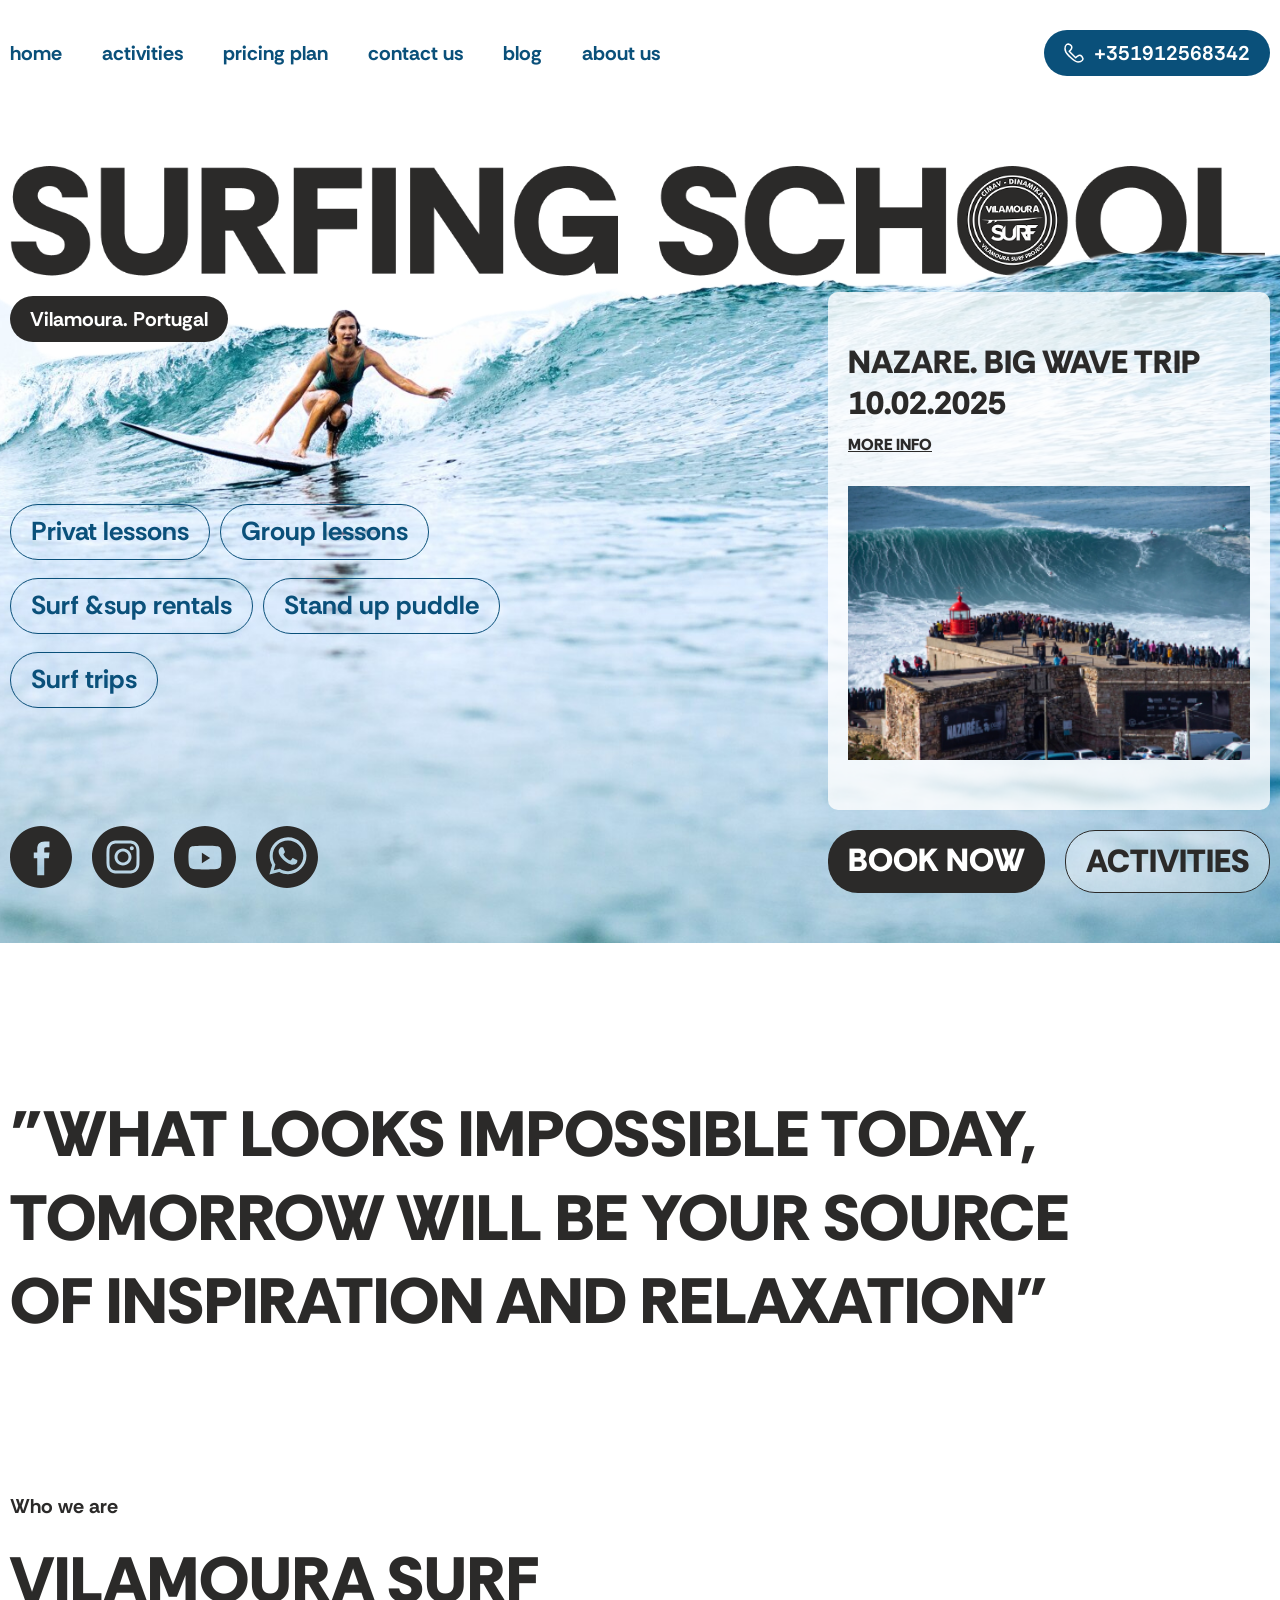
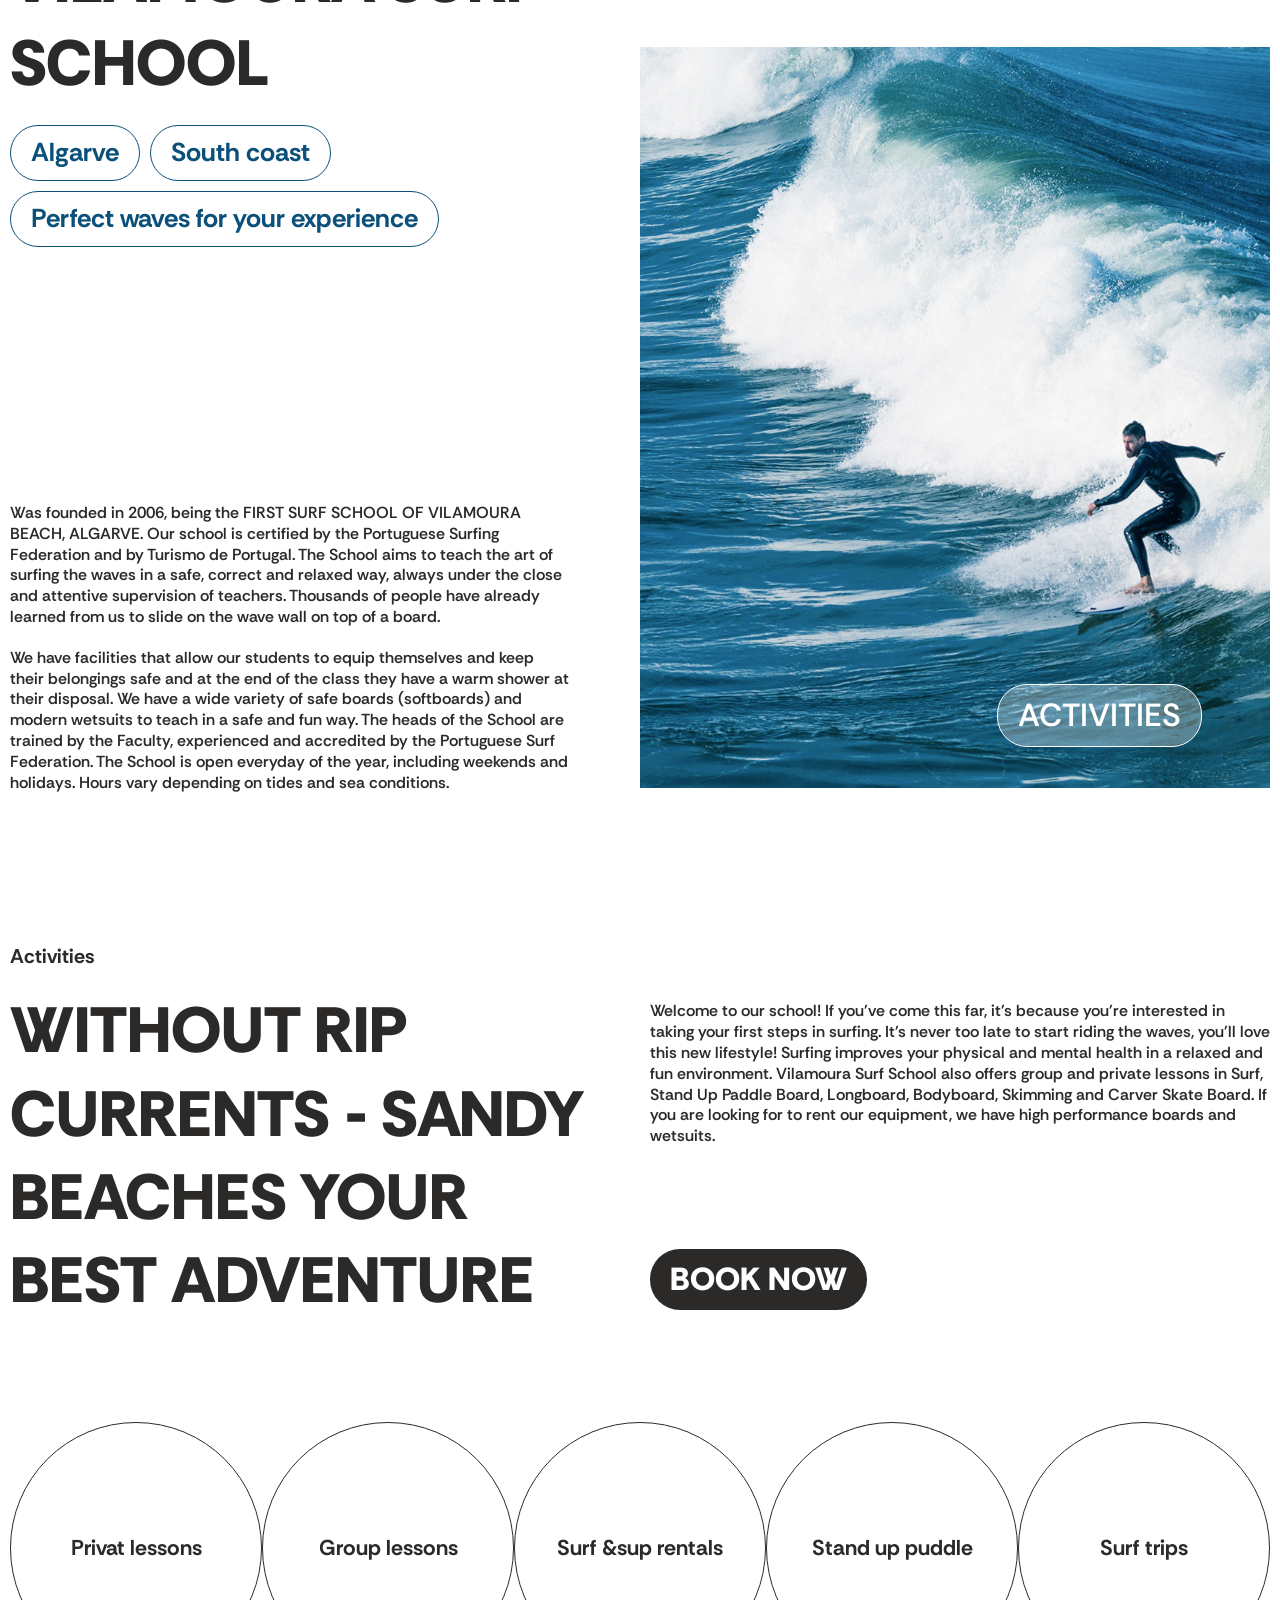
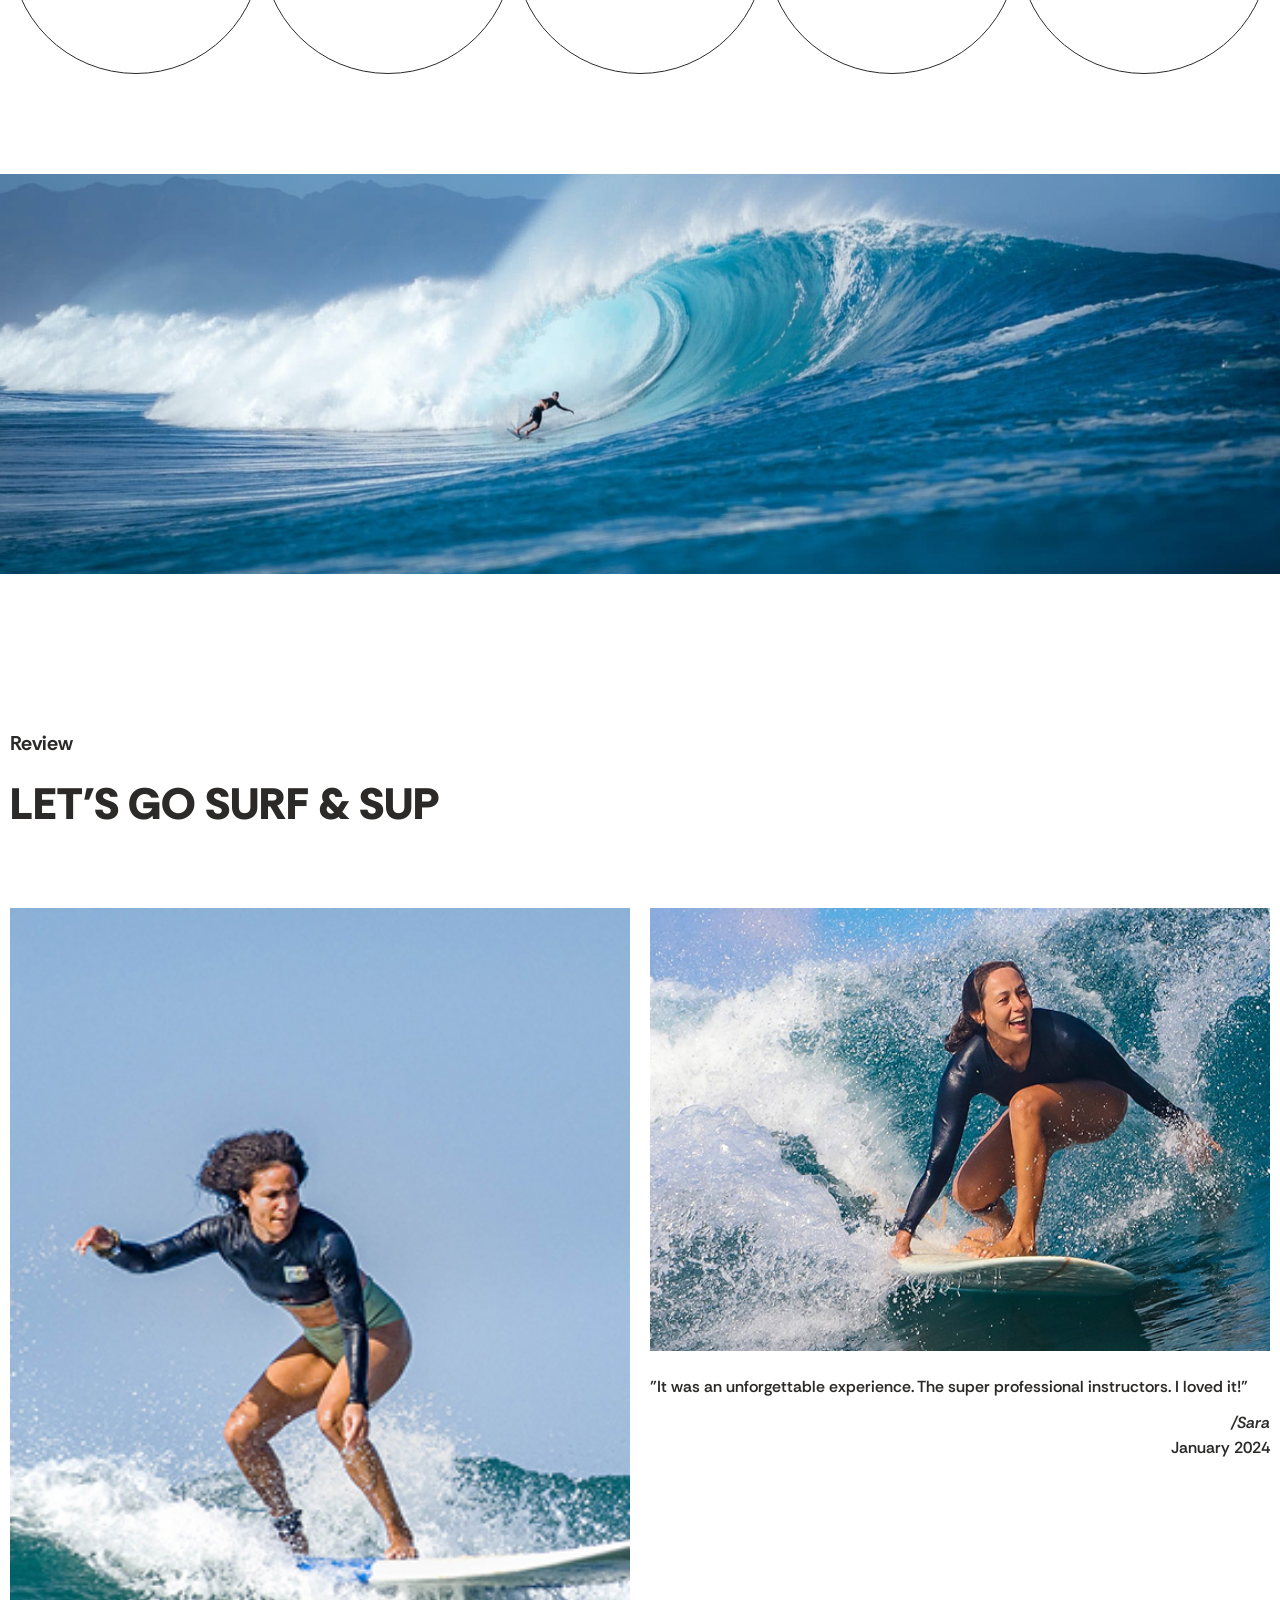
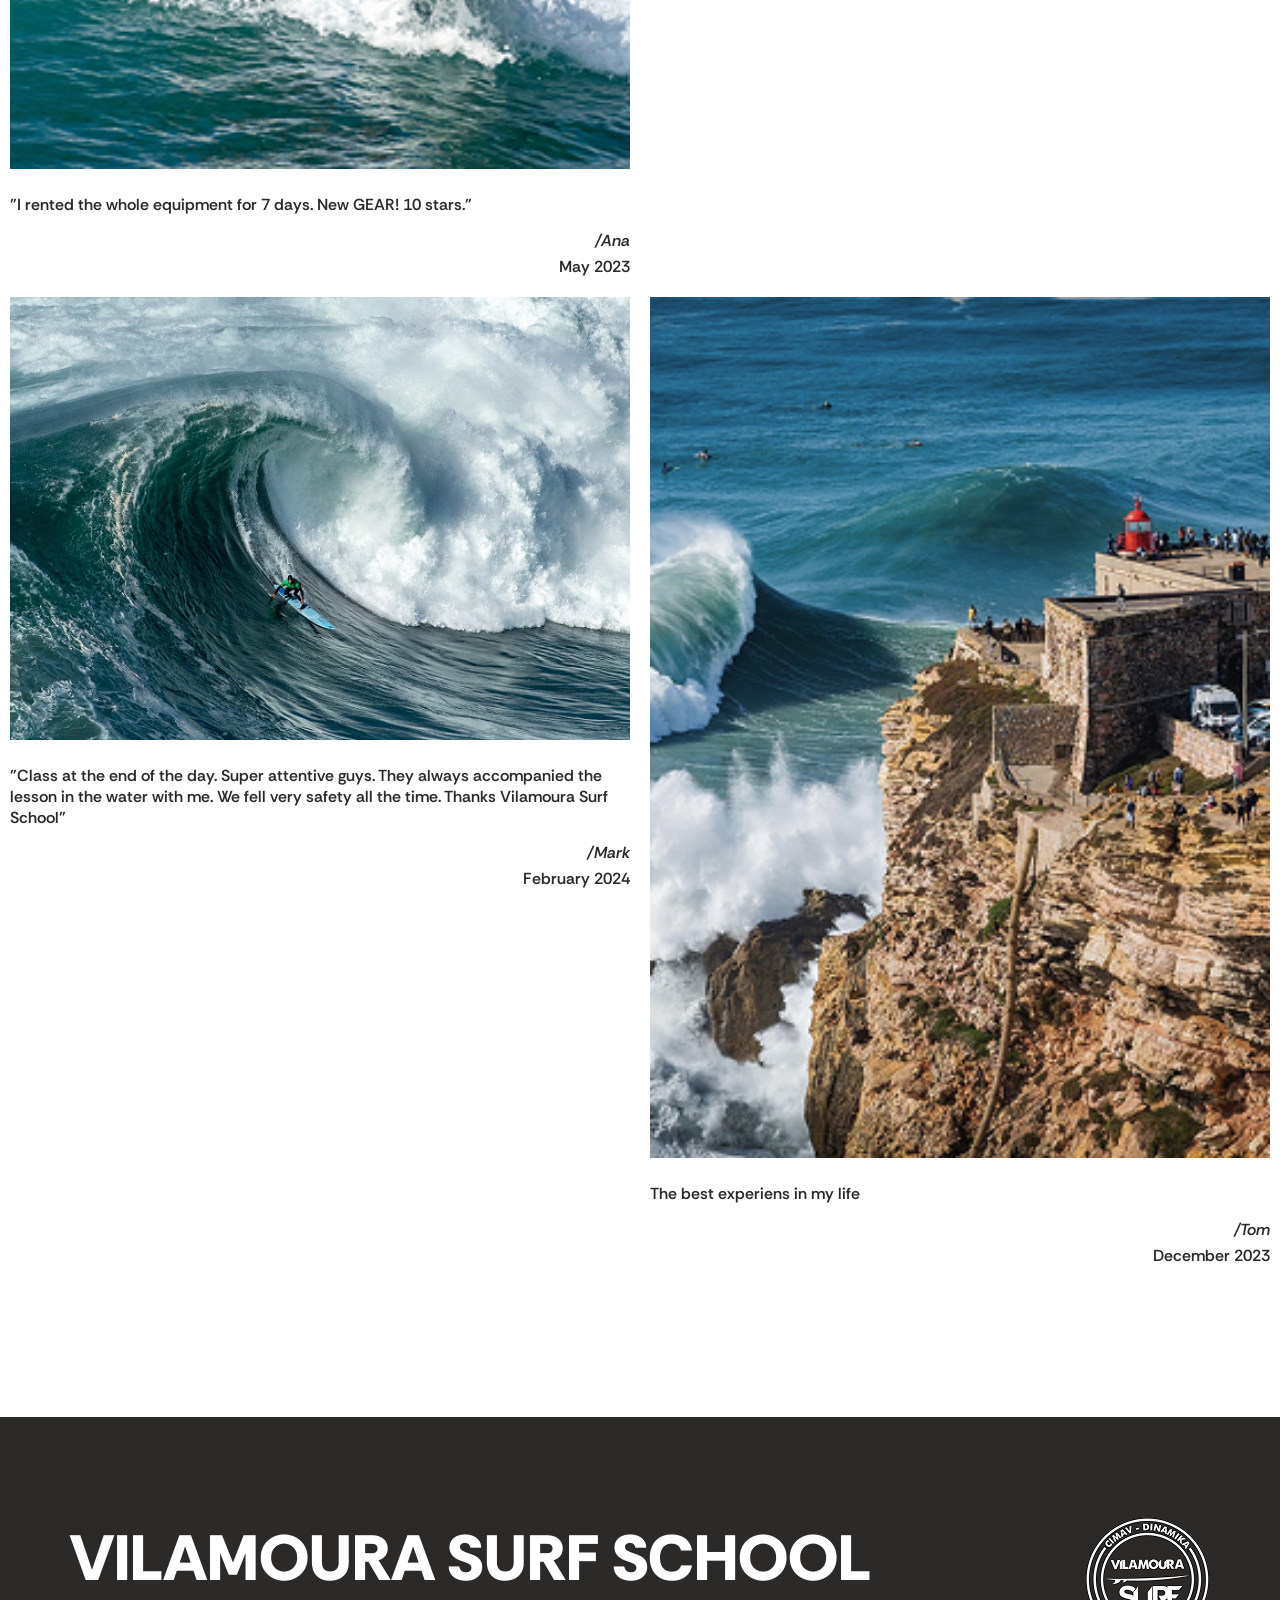
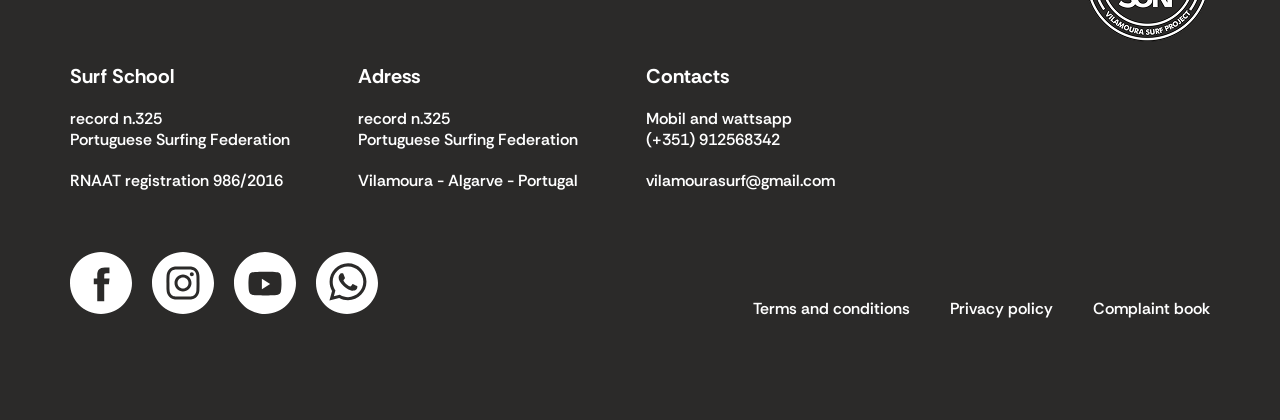
==== Surfing_school/index.html @ 758426db "initial commit" ====
<!DOCTYPE html>
<html lang="en">
  <head>
    <meta charset="UTF-8" />
    <meta name="viewport" content="width=device-width, initial-scale=1.0" />
    <title>Surfing</title>
    <link rel="preconnect" href="https://fonts.googleapis.com" />
    <link rel="preconnect" href="https://fonts.gstatic.com" crossorigin />
    <link
      href="https://fonts.googleapis.com/css2?family=Rethink+Sans:ital,wght@0,400..800;1,400..800&display=swap"
      rel="stylesheet"
    />
    <link rel="stylesheet" href="./css/style.css" />
  </head>
  <body>
    <header class="header">
      <div class="container">
        <div class="header__top">
          <nav class="menu menu--open">
            <button class="menu__btn">
              <span></span>
              <span></span>
              <span></span>
            </button>
            <ul class="menu__list">
              <li class="menu__item">
                <a class="menu__link" href="#">home</a>
              </li>
              <li class="menu__item">
                <a class="menu__link" href="#">activities</a>
              </li>
              <li class="menu__item">
                <a class="menu__link" href="#">pricing plan</a>
              </li>
              <li class="menu__item">
                <a class="menu__link" href="#">contact us</a>
              </li>
              <li class="menu__item">
                <a class="menu__link" href="#">blog</a>
              </li>
              <li class="menu__item">
                <a class="menu__link" href="#">about us</a>
              </li>
            </ul>
          </nav>
          <a class="header__phone" href="tel:+351912568342"
            ><img src="./images/phone-icon.svg" alt="Phone" />
            +351912568342
          </a>
        </div>
        <img class="title-img" src="./images/title.png" alt="Title" />
        <h2 class="title visually-hidden">Surfing School</h2>
        <p class="title-text">Vilamoura. Portugal</p>
        <div class="header__content">
          <div class="header__info">
            <ul class="header__info-list">
              <li class="header__info-item"><h4>Privat lessons</h4></li>
              <li class="header__info-item"><h4>Group lessons</h4></li>
              <li class="header__info-item"><h4>Surf &sup rentals</h4></li>
              <li class="header__info-item">
                <h4>Stand up puddle</h4>
              </li>
              <li class="header__info-item"><h4>Surf trips</h4></li>
            </ul>
            <div class="header__social">
              <ul class="social-list">
                <li class="social-item">
                  <a class="social-link" href="#"
                    ><img src="./images/facebook.svg" alt=""
                  /></a>
                </li>
                <li class="social-item">
                  <a class="social-link" href="#"
                    ><img src="./images/instagram.svg" alt=""
                  /></a>
                </li>
                <li class="social-item">
                  <a class="social-link" href="#"
                    ><img src="./images/youtube.svg" alt=""
                  /></a>
                </li>
                <li class="social-item">
                  <a class="social-link" href="#"
                    ><img src="./images/whatsApp.svg" alt=""
                  /></a>
                </li>
              </ul>
            </div>
          </div>
          <div class="header__news">
            <div class="header__news-box">
              <h3 class="header__news-title">NAZARE. BIG WAvE TRIP</h3>
              <time class="header__news-time" datetime="2025-02-10"
                >10.02.2025</time
              >
              <a href="" class="header__news-link">more info</a>
              <img class="header__news-img" src="./images/news.jpg" alt="" />
            </div>
            <div class="header__buttons">
              <a class="buttons-book" href="">book now</a
              ><a class="header_buttons-activities" href="">activities</a>
            </div>
          </div>
        </div>
      </div>
    </header>
    <div class="container">
      <p class="text">
        "WHAT LOOKS IMPOSSIBLE TODAY, TOMORROW WILL BE YOUR SOURCE OF
        INSPIRATION AND RELAXATION"
      </p>
    </div>
    <section class="about">
      <div class="container">
        <div class="about__inner">
          <div class="about__content">
            <p class="about__content-parah">Who we are</p>
            <h1 class="about__content-title">VILAMOURA SURF SCHOOL</h1>
            <ul class="about__advantages-list">
              <li class="about__advantages-item"><h4>Algarve</h4></li>
              <li class="about__advantages-item"><h4>South coast</h4></li>
              <li class="about__advantages-item">
                <h4>Perfect waves for your experience</h4>
              </li>
            </ul>
            <div class="about__content-text">
              <p class="about__content-item">
                Was founded in 2006, being the FIRST SURF SCHOOL OF VILAMOURA
                BEACH, ALGARVE. Our school is certified by the Portuguese
                Surfing Federation and by Turismo de Portugal. The School aims
                to teach the art of surfing the waves in a safe, correct and
                relaxed way, always under the close and attentive supervision of
                teachers. Thousands of people have already learned from us to
                slide on the wave wall on top of a board.
              </p>
              <p class="about__content-item">
                We have facilities that allow our students to equip themselves
                and keep their belongings safe and at the end of the class they
                have a warm shower at their disposal. We have a wide variety of
                safe boards (softboards) and modern wetsuits to teach in a safe
                and fun way. The heads of the School are trained by the Faculty,
                experienced and accredited by the Portuguese Surf Federation.
                The School is open everyday of the year, including weekends and
                holidays. Hours vary depending on tides and sea conditions.
              </p>
            </div>
          </div>
          <div class="about__img">
            <img src="./images/about-surf.jpg" alt="" />
            <a class="about__link-activities" href="">activities</a>
          </div>
        </div>
      </div>
    </section>

    <section class="activities">
      <div class="container">
        <h2 class="activities__parah">Activities</h2>
        <div class="activities__inner">
          <p class="activities__title">
            without rip currents - SANDY BEACHES your best adventure
          </p>
          <div class="activities__content">
            <p class="activities__content-text">
              Welcome to our school! If you've come this far, it's because
              you're interested in taking your first steps in surfing. It's
              never too late to start riding the waves, you'll love this new
              lifestyle! Surfing improves your physical and mental health in a
              relaxed and fun environment. Vilamoura Surf School also offers
              group and private lessons in Surf, Stand Up Paddle Board,
              Longboard, Bodyboard, Skimming and Carver Skate Board. If you are
              looking for to rent our equipment, we have high performance boards
              and wetsuits.
            </p>
            <a class="buttons-book" href="#">book now</a>
          </div>
        </div>
        <ul class="activities__list">
          <li class="activities__list-item"><h5>Privat lessons</h5></li>
          <li class="activities__list-item"><h5>Group lessons</h5></li>
          <li class="activities__list-item"><h5>Surf &sup rentals</h5></li>
          <li class="activities__list-item"><h5>Stand up puddle</h5></li>
          <li class="activities__list-item"><h5>Surf trips</h5></li>
        </ul>
      </div>
    </section>
    <img class="site-images" src="./images/images.jpg" alt="" />

    <section class="reviews">
      <div class="container">
        <div class="reviews__top">
          <p class="reviews__subtitle">Review</p>
          <h2 class="reviews__title">let's go surf & sup</h2>
        </div>
        <div class="reviews__items">
          <div class="reviews__item">
            <img class="reviews_img" src="./images/rew-1.jpg" alt="" />
            <blockquote class="blockquote">
              <p class="blockquote__text">
                "I rented the whole equipment for 7 days. New GEAR! 10 stars."
              </p>

              <cite class="blockquote__cite">Ana</cite>
              <time class="blockquote__time" datetime="2023-05-01"
                >May 2023</time
              >
            </blockquote>
          </div>
          <div class="reviews__item">
            <img class="reviews_img" src="./images/rew-2.jpg" alt="" />
            <blockquote class="blockquote">
              <p class="blockquote__text">
                "It was an unforgettable experience. The super professional
                instructors. I loved it!"
              </p>
              <cite class="blockquote__cite">Sara</cite>
              <time class="blockquote__time" datetime="2023-05-01"
                >January 2024</time
              >
            </blockquote>
          </div>
          <div class="reviews__item">
            <img class="reviews_img" src="./images/rew-3.jpg" alt="" />
            <blockquote class="blockquote">
              <p class="blockquote__text">
                "Class at the end of the day. Super attentive guys. They always
                accompanied the lesson in the water with me. We fell very safety
                all the time. Thanks Vilamoura Surf School"
              </p>
              <cite class="blockquote__cite">Mark</cite>
              <time class="blockquote__time" datetime="2024-02-01"
                >February 2024</time
              >
            </blockquote>
          </div>
          <div class="reviews__item">
            <img class="reviews_img" src="./images/rew-4.jpg" alt="" />
            <blockquote class="blockquote">
              <p class="blockquote__text">The best experiens in my life</p>
              <cite class="blockquote__cite">Tom</cite>
              <time class="blockquote__time" datetime="2023-12-01"
                >December 2023</time
              >
            </blockquote>
          </div>
        </div>
      </div>
    </section>

    <footer class="footer">
      <div class="footer__inner">
        <div class="footer__top">
          <h1 class="footer__title">VILAMOURA SURF SCHOOL</h1>
          <a class="footer__logo" href="">
            <img src="./images/logo.png" alt="" />
          </a>
        </div>
        <div class="footer__info">
          <dl class="footer__info-list">
            <div class="footer__info-item">
              <dt>Surf School</dt>
              <dd>
                <span>record n.325</span>
                Portuguese Surfing Federation
              </dd>
              <dd>RNAAT registration 986/2016</dd>
            </div>
            <div class="footer__info-item">
              <dt>Adress</dt>
              <dd>
                <span>record n.325</span>
                Portuguese Surfing Federation
              </dd>
              <dd>Vilamoura - Algarve - Portugal</dd>
            </div>
            <div class="footer__info-item">
              <dt>Contacts</dt>
              <dd>
                <span> Mobil and wattsapp</span>
                <a href="tel:+351912568342">(+351) 912568342</a>
              </dd>
              <dd>
                <a href="mailto:vilamourasurf@gmail.com"
                  >vilamourasurf@gmail.com</a
                >
              </dd>
            </div>
          </dl>
        </div>
        <div class="footer__bottom">
          <ul class="social-list">
            <li class="social-item">
              <a class="social-link" href="#"
                ><img src="./images/facebook-w.svg" alt=""
              /></a>
            </li>
            <li class="social-item">
              <a class="social-link" href="#"
                ><img src="./images/instagram-w.svg" alt=""
              /></a>
            </li>
            <li class="social-item">
              <a class="social-link" href="#"
                ><img src="./images/youtube-w.svg" alt=""
              /></a>
            </li>
            <li class="social-item">
              <a class="social-link" href="#"
                ><img src="./images/whatsApp-w.svg" alt=""
              /></a>
            </li>
          </ul>
          <ul class="footer__nav">
            <li class="footer__nav-item">
              <a class="footer__nav-link" href="#">Terms and conditions</a>
            </li>
            <li class="footer__nav-item">
              <a class="footer__nav-link" href="#">Privacy policy</a>
            </li>
            <li class="footer__nav-item">
              <a class="footer__nav-link" href="#">Complaint book</a>
            </li>
          </ul>
        </div>
      </div>
    </footer>

    <script src="./js/main.js"></script>
  </body>
</html>
---- Surfing_school/css/style.css ----
html {
  box-sizing: border-box;
}

*,
*::before,
*::after {
  box-sizing: inherit;
}

a {
  color: inherit;
  text-decoration: none;
}

ul {
  margin: 0;
  padding: 0;
  list-style-type: none;
}

h1,
h2,
h3,
h4,
h5,
dd,
dt,
p {
  margin: 0;
}

.visually-hidden {
  position: absolute;
  width: 1px;
  height: 1px;
  margin: -1px;
  clip: rect(0 0 0 0);
}

body {
  margin: 0;
  font-family: "Rethink Sans", serif;
  font-style: normal;
  font-size: 16px;
  line-height: 1.3;
  font-weight: 600;
  color: #2b2a29;
}

.container {
  margin: 0 auto;
  padding: 0 10px;
  max-width: 1740px;
}

/* Header */

.header {
  background-image: url(../images/bg.png);
  background-repeat: no-repeat;
  background-position: top center;
  background-size: cover;
  min-height: 100vh;
  padding-bottom: 80px;
}

.header__top {
  padding: 50px 0 90px;
  font-size: 20px;
  font-weight: 700;
  display: flex;
  align-items: center;
  justify-content: space-between;
}

.menu__list {
  display: flex;
  gap: 40px;
  color: #0a507a;
}

.header__phone {
  display: flex;
  align-items: center;
  gap: 10px;
  color: #ffffff;
  background-color: #0a507a;
  border-radius: 30px;
  padding: 10px 20px;
}

.title-img {
  margin-bottom: 12px;
  width: 100%;
  position: relative;
  z-index: -1;
}

.title-text {
  display: inline-block;
  font-size: 20px;
  font-weight: 700;
  background-color: #2b2a29;
  color: #ffffff;
  border-radius: 30px;
  padding: 10px 20px;
}

.header__content {
  display: flex;
  justify-content: space-between;
}

.header__info {
  display: flex;
  flex-direction: column;
  gap: 118px;
  margin-top: auto;
}

.header__social {
  margin-top: auto;
}

.header__info-list {
  display: flex;
  gap: 18px 10px;
  flex-wrap: wrap;
  max-width: 490px;
}

.header__info-item {
  padding: 10px 20px;
  color: #0a507a;
  border: 1px solid #0a507a;
  border-radius: 30px;
  background-color: transparent;
  font-size: 26px;
  font-weight: 700;
}

.social-list {
  display: flex;
  gap: 20px;
}

.header__news {
  margin-top: -50px;
}

.header__news-box {
  display: flex;
  flex-direction: column;
  padding: 50px 20px;
  /* border: 1px solid red; */
  border-radius: 10px;
  background-color: rgba(255, 255, 255, 0.8);
  margin-bottom: 100px;
}

.header__news-title,
.header__news-time {
  font-size: 32px;
  font-weight: 800;
  text-transform: uppercase;
}

.header__news-time {
  margin-bottom: 10px;
}

.header__news-link {
  align-self: flex-start;
  text-transform: uppercase;
  font-weight: 800;
  text-decoration: underline;
  margin-bottom: 30px;
}

.header__buttons {
  display: flex;
  gap: 20px;
}

.buttons-book {
  font-size: 32px;
  font-weight: 800;
  text-transform: uppercase;
  padding: 10px 20px;
  background-color: #2b2a29;
  color: #ffffff;
  border-radius: 30px;
}

.header_buttons-activities {
  font-size: 32px;
  font-weight: 800;
  text-transform: uppercase;
  padding: 10px 20px;
  color: #2b2a29;
  background-color: rgba(255, 255, 255, 0.3);
  border: 1px solid #2b2a29;
  border-radius: 30px;
}

/* Text container */

.text {
  padding-top: 150px;
  max-width: 1075px;
  text-transform: uppercase;
  font-size: 64px;
  font-weight: 800;
}

/* About section */

.about__inner {
  padding: 150px 0 150px;
  display: flex;
  gap: 20px;
  justify-content: space-between;
}

.about__content {
  display: flex;
  flex-direction: column;
  max-width: 560px;
}

.about__content-parah {
  font-size: 20px;
  font-weight: 700;
  margin-bottom: 20px;
}

.about__content-title {
  font-size: 64px;
  font-weight: 800;
  margin-bottom: 100px;
  text-transform: uppercase;
}

.about__advantages-list {
  display: flex;
  gap: 10px 10px;
  flex-wrap: wrap;
  max-width: 435px;
  margin-bottom: 256px;
}

.about__advantages-item {
  font-size: 26px;
  font-weight: 700;
  padding: 10px 20px;
  border: 1px solid #0a507a;
  border-radius: 30px;
  color: #0a507a;
}
.about__img {
  position: relative;
}

.about__link-activities {
  position: absolute;
  right: 68px;
  bottom: 46px;
  font-size: 32px;
  text-transform: uppercase;
  padding: 10px 20px;
  color: #ffffff;
  background-color: rgb(255, 255, 255, 0.3);
  border: 1px solid #ffffff;
  border-radius: 30px;
}

.about__content-text {
  display: flex;
  flex-direction: column;
  gap: 20px;
  margin-top: auto;
}

/* Activities section */

.activities__parah {
  font-size: 20px;
  font-weight: 700;
  margin-bottom: 20px;
}

.activities__inner {
  display: flex;
  justify-content: space-between;
  gap: 20px;
  margin-bottom: 100px;
}

.activities__title {
  flex-basis: 50%;
  font-size: 64px;
  font-weight: 800;
  text-transform: uppercase;
}

.activities__content {
  flex-basis: 50%;
  padding: 12px 0;
  display: flex;
  flex-direction: column;
  gap: 10px;
  justify-content: space-between;
}

.activities__content .buttons-book {
  align-self: flex-start;
}

.activities__list {
  display: grid;
  grid-template-columns: repeat(5, 1fr);
}

.activities__list-item {
  border: 1px solid #2b2a29;
  border-radius: 50%;
  aspect-ratio: 1/1;
  display: flex;
  justify-content: center;
  align-items: center;
  font-size: 26px;
  font-weight: 700;
  /* text-align: center;
  font-size: 26px;
  font-weight: 700;
  padding: 138px 126px;
  border: 1px solid #2b2a29;
  border-radius: 500px; */
}

.site-images {
  margin-top: 100px;
  margin-bottom: 150px;
  width: 100%;
}

/* Reviews section */

.reviews {
  padding-bottom: 150px;
}

.reviews__top {
  margin-left: calc(50% + 10px);
  margin-bottom: 100px;
}

.reviews__subtitle {
  font-size: 20px;
  font-weight: 700;
  margin-bottom: 20px;
}

.reviews__title {
  font-size: 64px;
  font-weight: 800;
  text-transform: uppercase;
}

.reviews__items {
  display: grid;
  gap: 20px;
  grid-template-columns: 1fr 2fr 2fr 1fr;
}

.reviews__item:nth-child(even) {
  margin-top: 100px;
}

.reviews_img {
  margin-bottom: 20px;
  max-width: 100%;
}

.blockquote {
  margin: 0;
}

.blockquote__text {
  margin-bottom: 15px;
}

.blockquote__cite {
  display: block;
  margin-bottom: 5px;
  text-align: right;
}

.blockquote__cite::before {
  content: "/";
}

.blockquote__time {
  display: block;
  text-align: right;
}

/* Footer */

.footer {
  padding: 100px 0;
  background-color: #2b2a29;
  color: #ffffff;
}

.footer__inner {
  max-width: 1160px;
  padding: 0 10px;
  margin: 0 auto;
}

.footer__top {
  display: flex;
  justify-content: space-between;
  gap: 50px;
}

.footer__title {
  font-size: 64px;
  font-weight: 800;
  text-transform: uppercase;
}
.footer__info-list {
  display: flex;
  gap: 68px;
  margin-bottom: 60px;
}

.footer__info-item {
  display: flex;
  flex-direction: column;
  gap: 20px;
}

.footer__info-item dt {
  font-size: 20px;
  font-weight: 700;
}

.footer__info-item span {
  display: block;
}

.footer__bottom {
  display: flex;
  justify-content: space-between;
  align-items: flex-end;
  gap: 50px;
}

.footer__nav {
  display: flex;
  gap: 40px;
}

/* Adding while doing adaptive */

.menu__btn {
  display: none;
  width: 50px;
  height: 32px;
  flex-direction: column;
  justify-content: space-between;
  cursor: pointer;
  border: none;
  background-color: transparent;
  padding: 0;
  position: relative;
  z-index: 1;
}

.menu__btn span {
  width: 100%;
  height: 4px;
  background-color: #0a507a;
  transition: background-color 0.3s;
}

.menu.menu--open .menu__list {
  transform: translateY(0%);
}

.menu.menu--open .menu__btn span {
  background-color: #ffffff;
}

@media (max-width: 1920px) {
  .header {
    padding-bottom: 50px;
  }
  .header__top {
    padding-top: 30px;
  }
  .header__news-box {
    margin-bottom: 20px;
  }
}

@media (max-width: 1500px) {
  .about__img {
    flex-basis: 50%;
  }
  .about__img img {
    width: 100%;
  }
}

@media (max-width: 1280px) {
  .about__content-title {
    margin-bottom: 20px;
  }
  .about__content {
    flex-basis: 50%;
  }
  .about__img {
    align-self: flex-end;
  }
  .reviews__top {
    margin-left: 0;
    margin-bottom: 75px;
  }
  .reviews__items {
    grid-template-columns: repeat(2, 1fr);
  }
  .reviews__item:nth-child(even) {
    margin-top: 0;
  }
  .reviews_img {
    width: 100%;
  }
  .reviews__title {
    font-size: 44px;
  }
}

@media (max-width: 992px) {
  .menu__btn {
    display: flex;
  }
  .menu__list {
    position: absolute;
    left: 0;
    right: 0;
    top: 0;
    bottom: 0;
    background-color: #0a507a;
    color: #ffffff;
    flex-direction: column;
    justify-content: space-evenly;
    align-items: center;
    text-transform: uppercase;
    font-size: 24px;
    transform: translateY(-100%);
    transition: transform 0.3s;
  }
  .header__news {
    margin-top: 10px;
    margin-bottom: 30px;
    order: -1;
  }
  .header__content {
    flex-direction: column;
  }
  .header__info-list {
    width: 100%;
  }
  .header__info {
    gap: 50px;
  }
  .text {
    font-size: 40px;
    padding-top: 75px;
  }
  .about__inner {
    flex-wrap: wrap;
  }
  .about__content {
    flex-basis: 100%;
    max-width: 100%;
  }
  .about__img {
    flex-basis: 100%;
  }
  .about__advantages-list {
    margin-bottom: 50px;
  }
  .about,
  .site-images {
    margin-bottom: 50px;
  }
  .activities__inner {
    flex-wrap: wrap;
    margin-bottom: 50px;
  }
  .activities__title,
  .activities__content {
    flex-basis: 100%;
  }
  .activities__title {
    font-size: 44px;
  }
}

@media (max-width: 800px) {
  .activities__list {
    grid-template-columns: repeat(3, 1fr);
  }
  .footer {
    padding: 75px 0;
  }
  .footer__title {
    font-size: 44px;
  }
  .footer__bottom {
    flex-wrap: wrap;
  }
}

@media (max-width: 570px) {
  .footer__top {
    flex-wrap: wrap-reverse;
    gap: 30px;
    justify-content: center;
  }
  .footer__info-list {
    flex-wrap: wrap;
    gap: 30px;
  }
}

@media (max-width: 480px) {
  .header__buttons {
    flex-wrap: wrap;
  }
  .header_buttons-activities,
  .buttons-book {
    font-size: 24px;
    width: 100%;
    text-align: center;
  }
  .header__info-item,
  .about__advantages-item {
    font-size: 14px;
    padding: 8px 12px;
  }
  .header__info-list {
    gap: 10px;
  }
  .about__content-title,
  .activities__title {
    font-size: 44px;
  }
  .activities__parah {
    margin-bottom: 10px;
  }

  .activities__list {
    grid-template-columns: repeat(2, 1fr);
  }

  .site-images {
    display: none;
  }

  .activities {
    margin-bottom: 75px;
  }
  .reviews__top {
    margin-bottom: 30px;
  }
  .reviews__items {
    grid-template-columns: 1fr;
  }
}
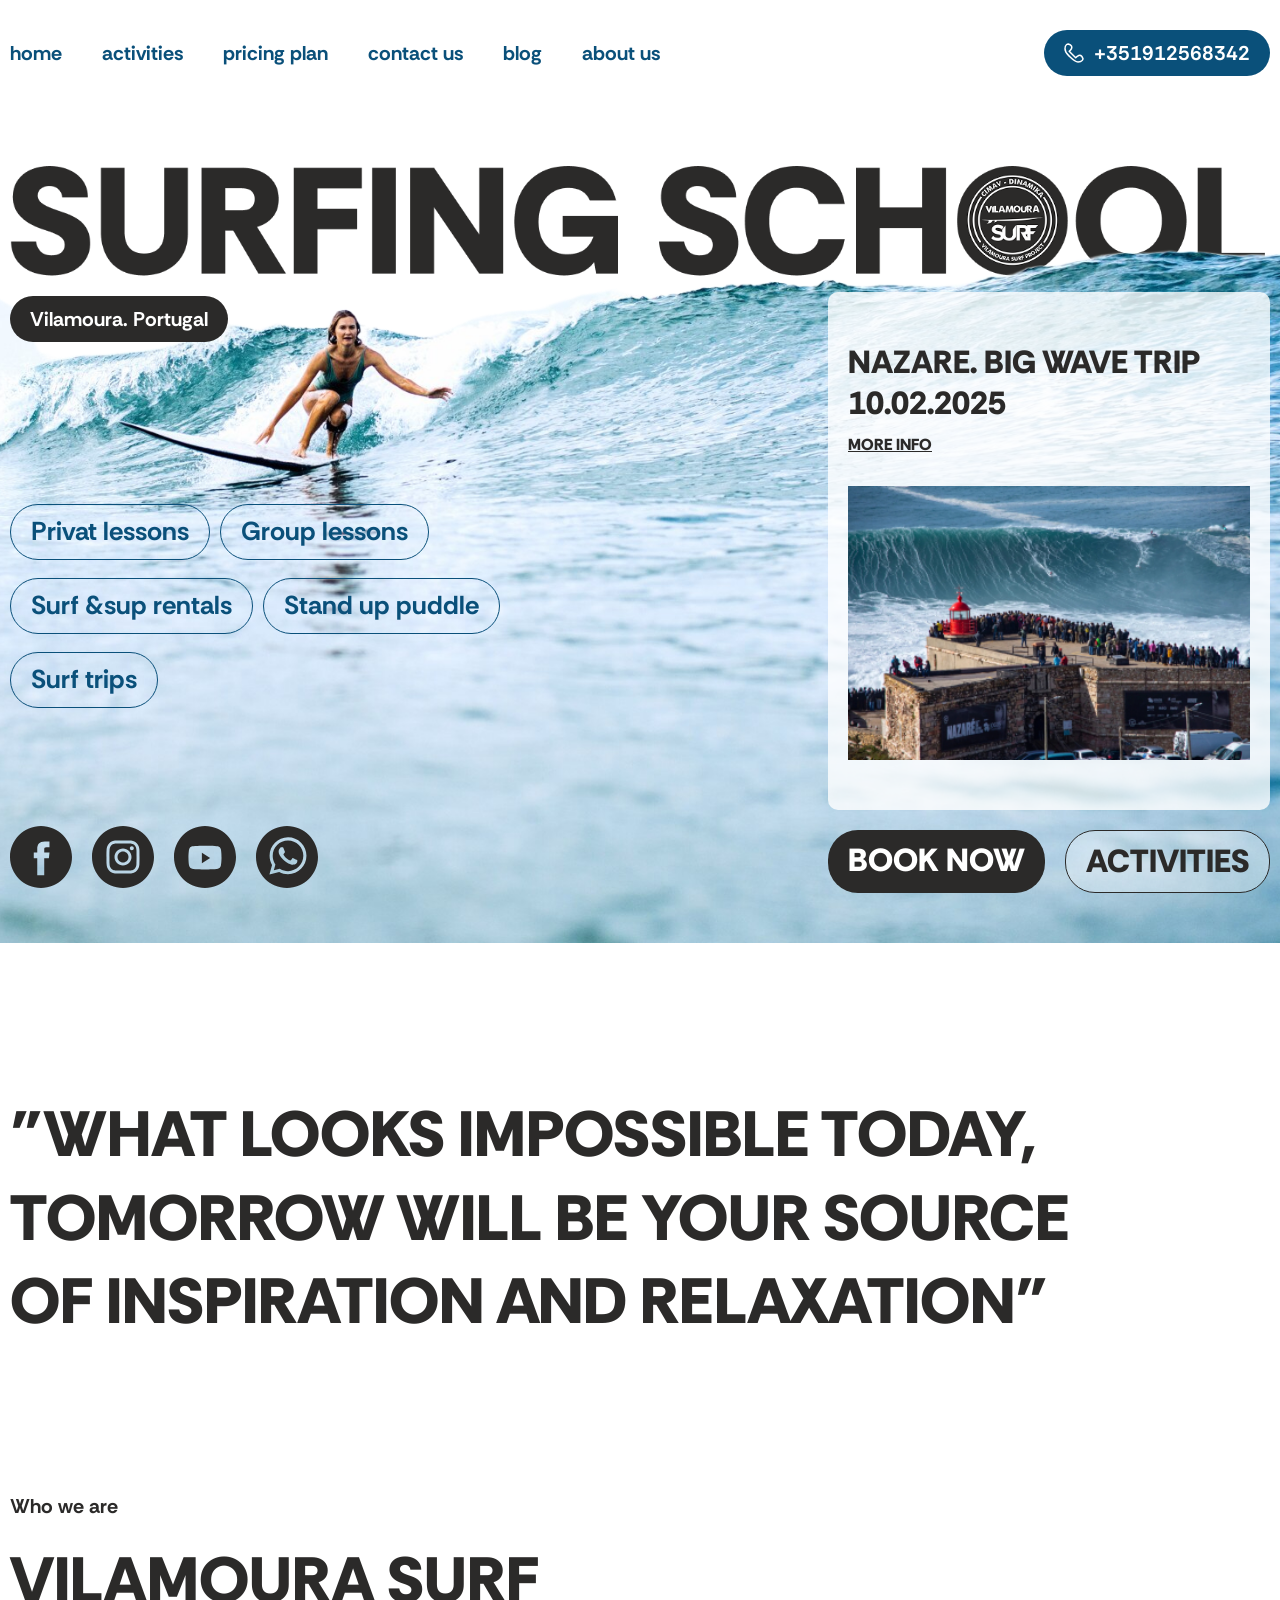
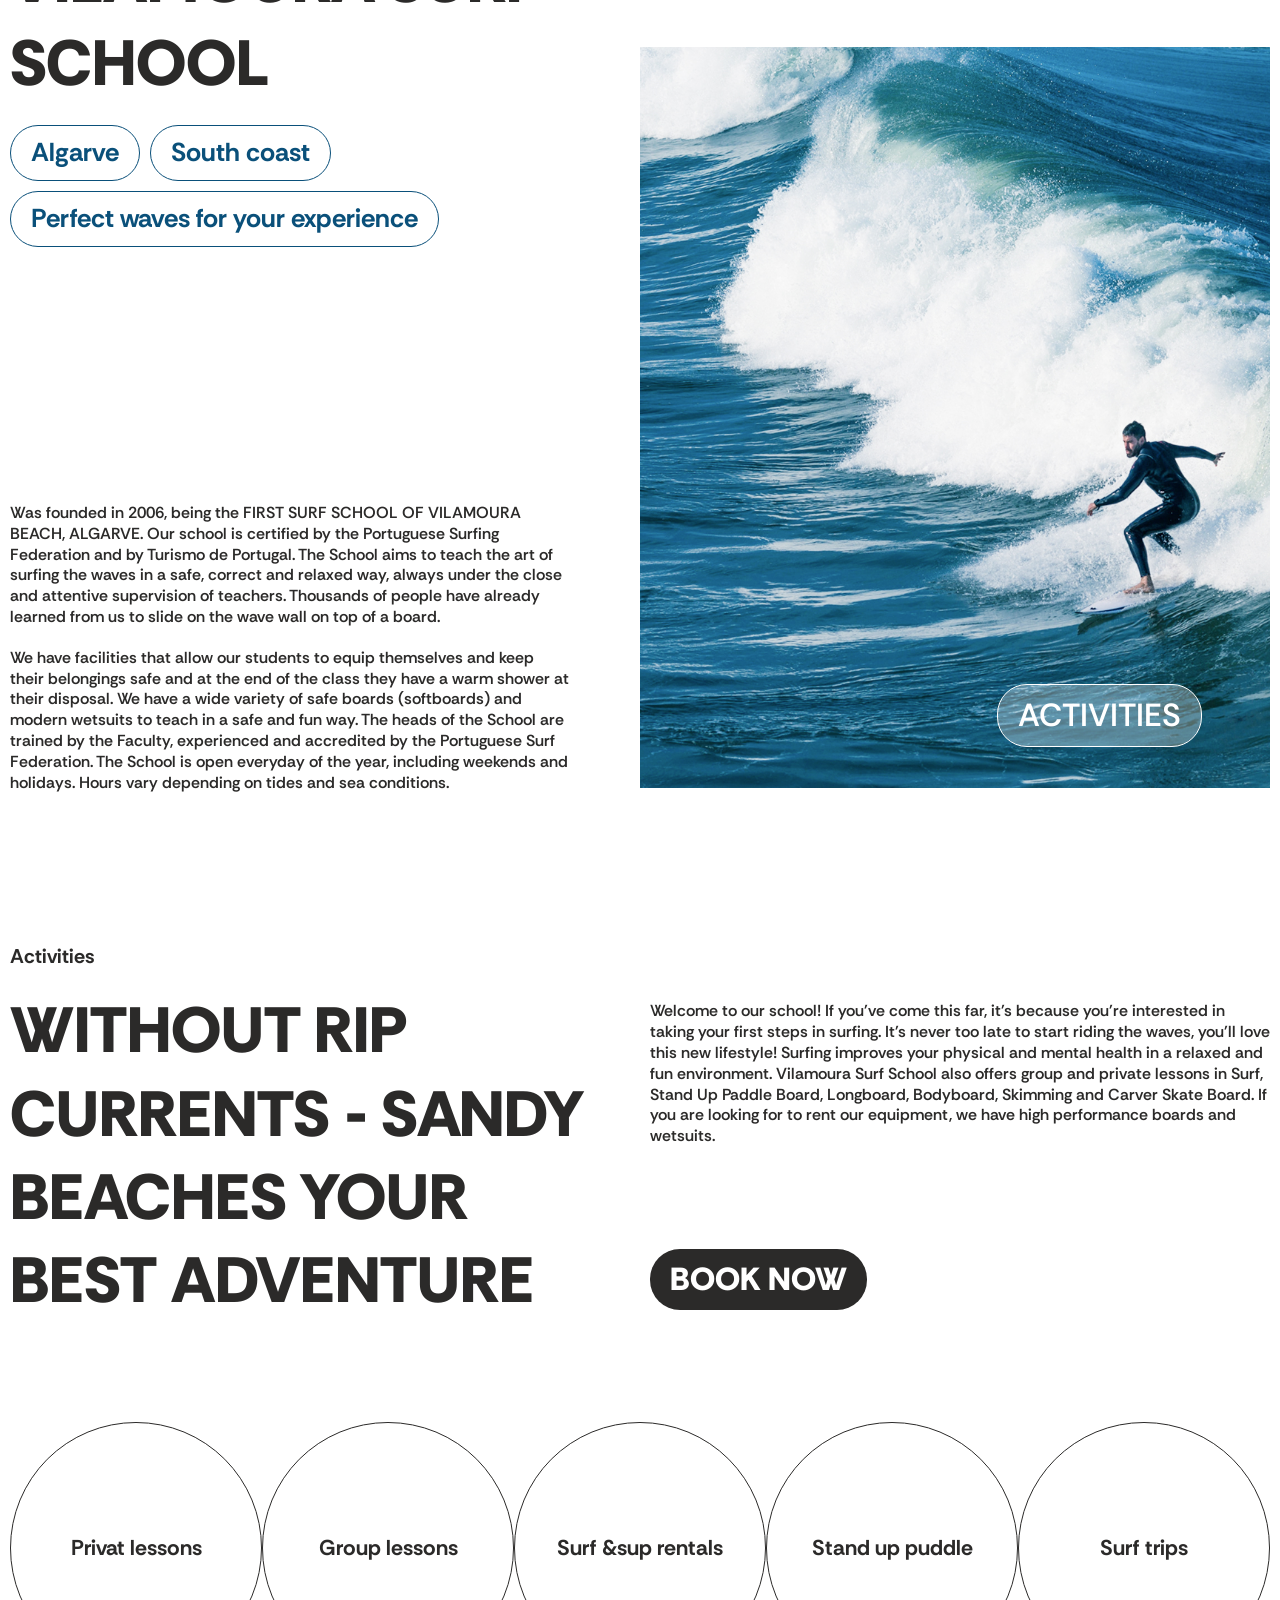
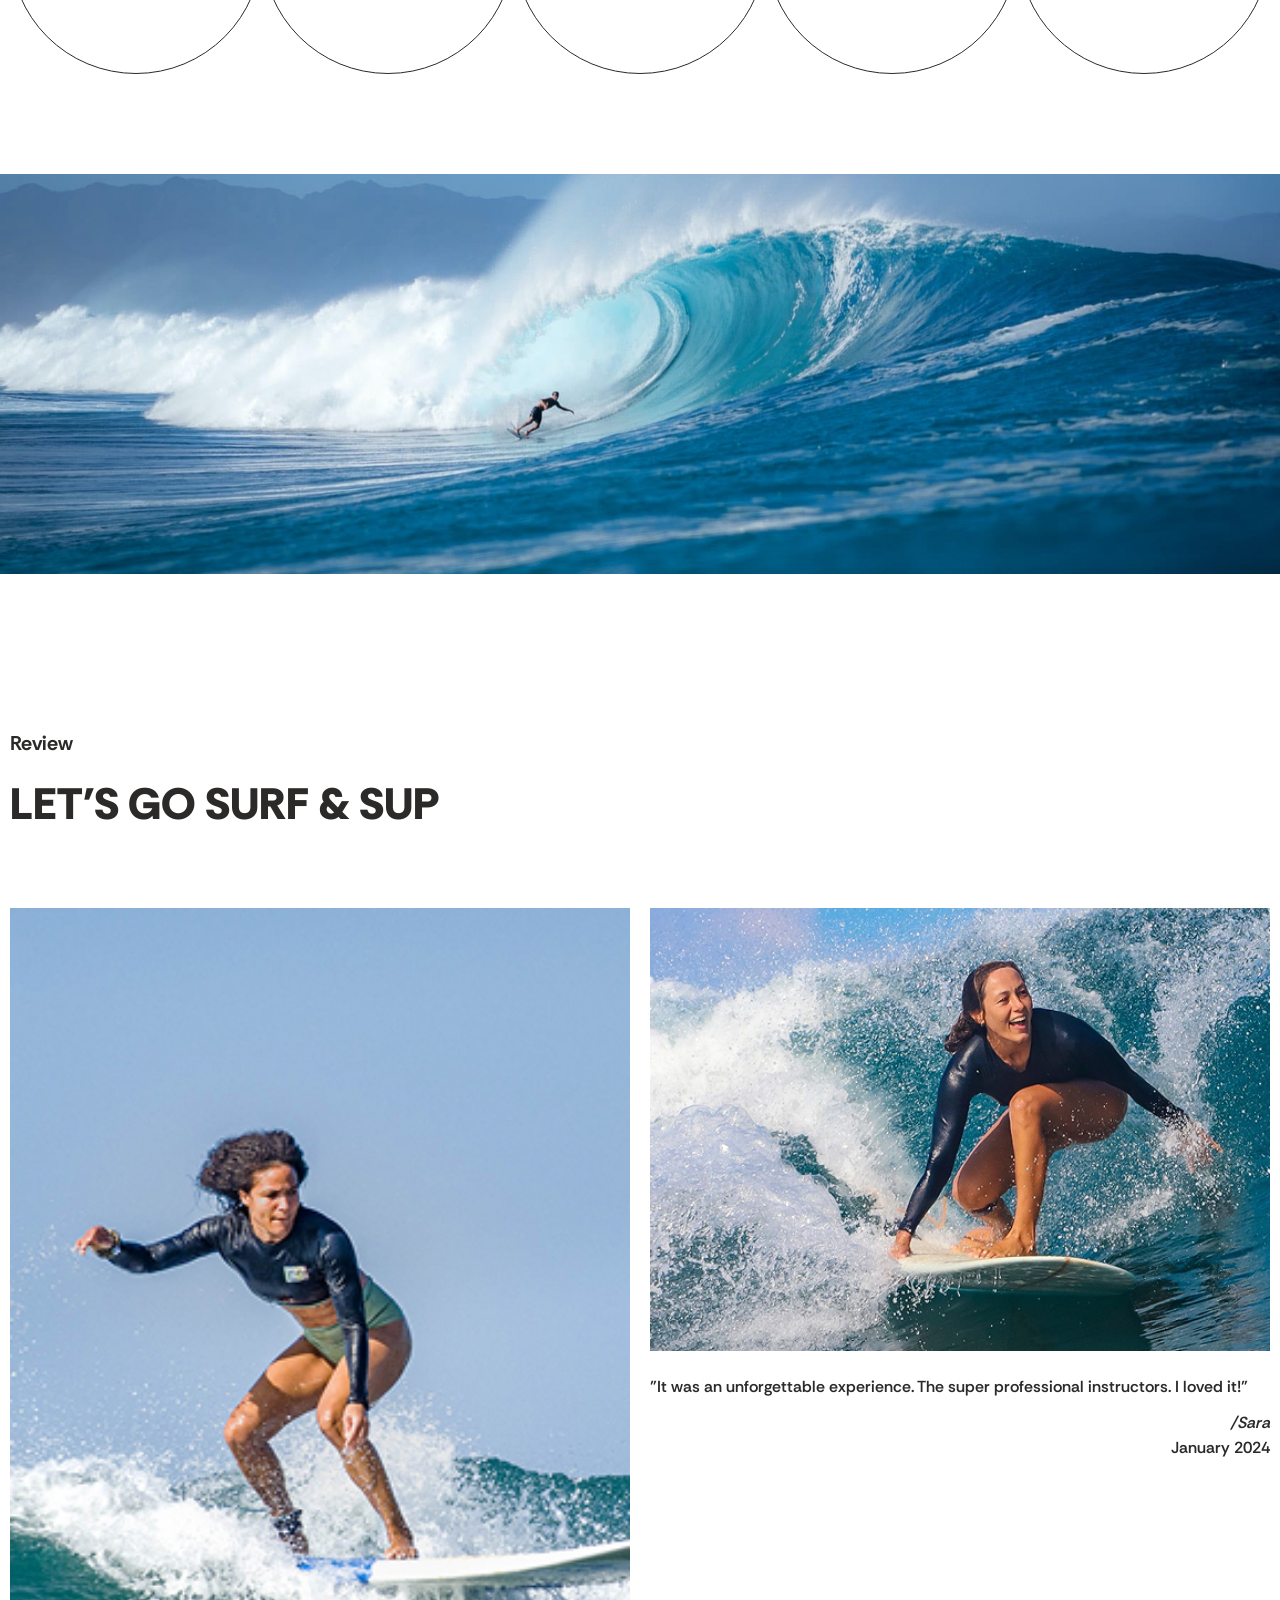
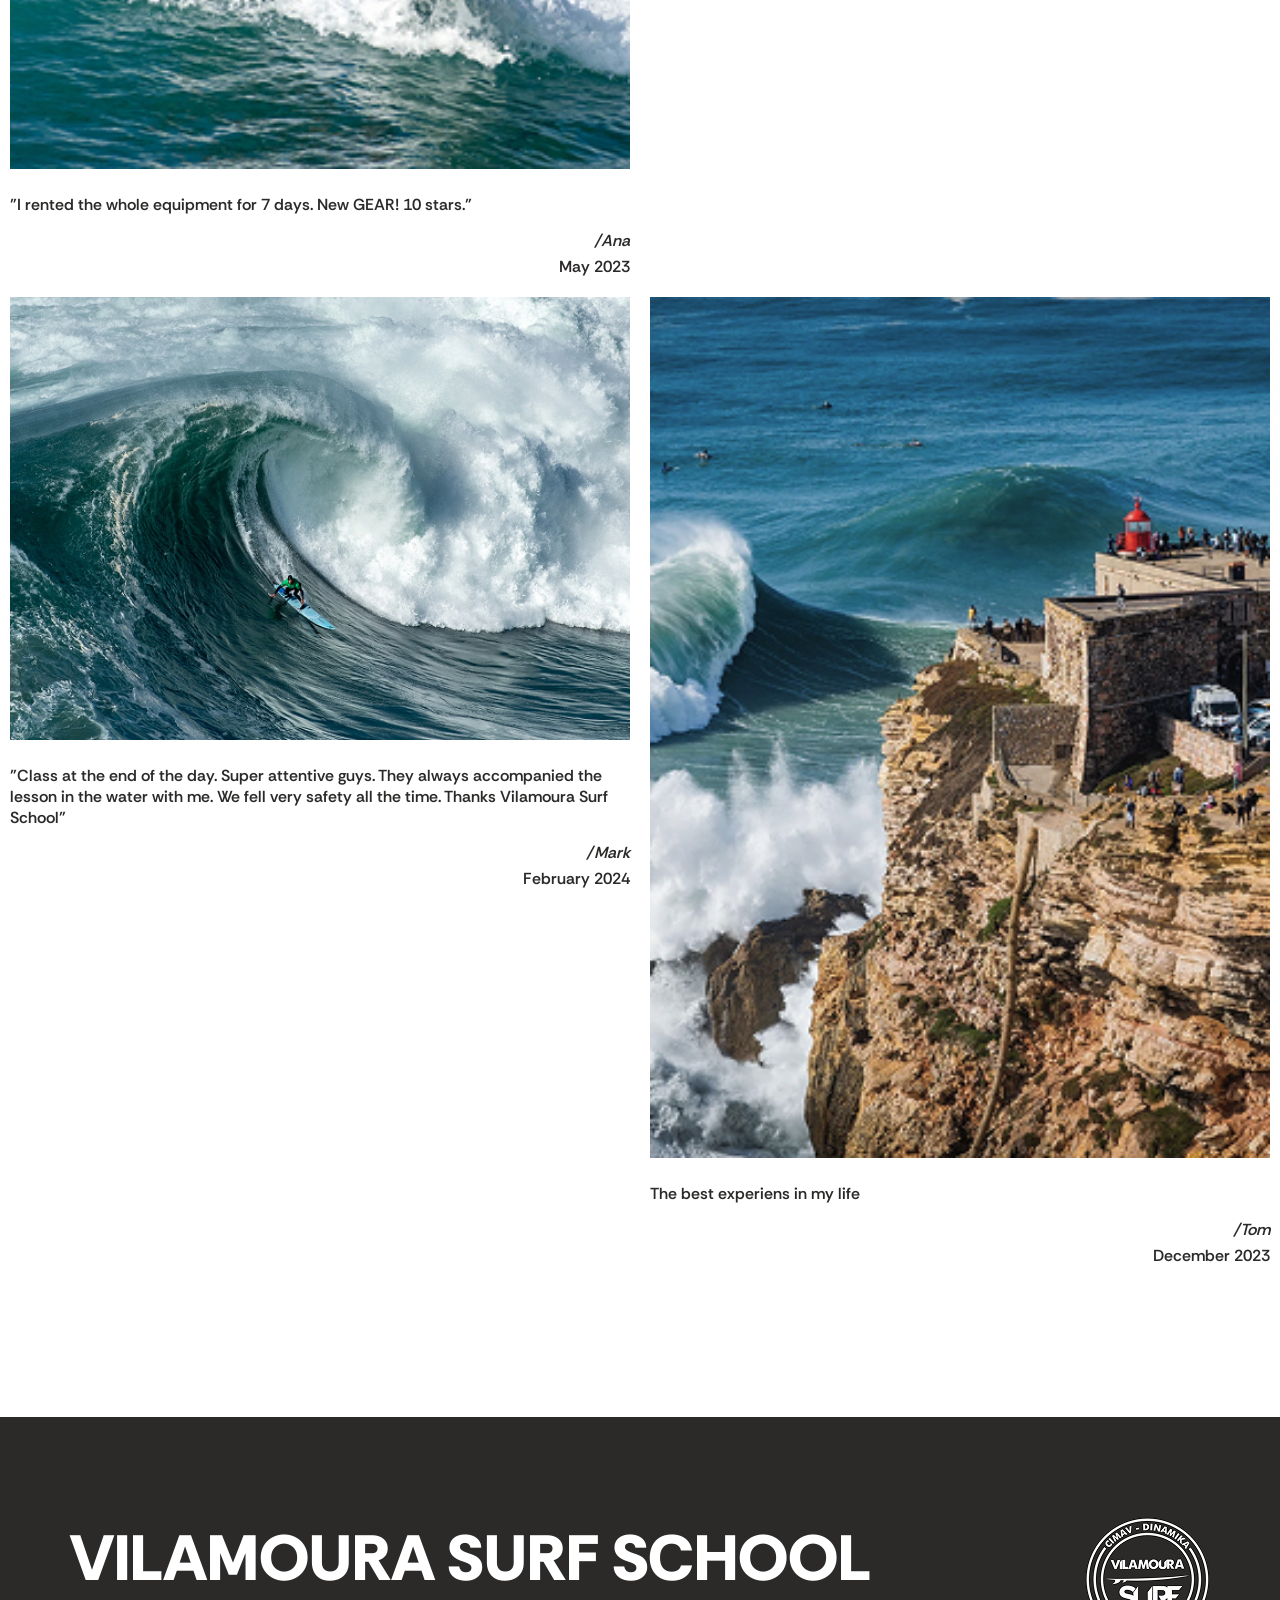
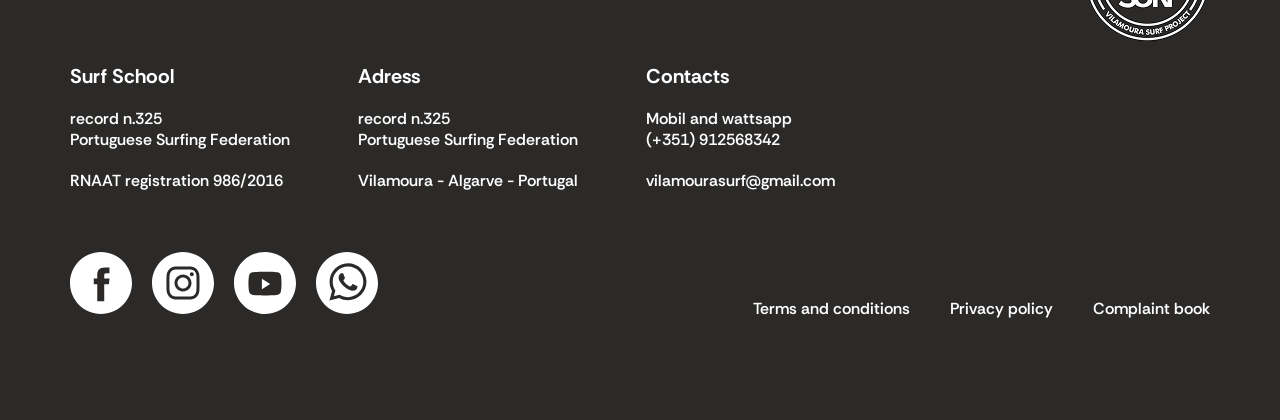
==== commit 06234bdc: "adding preprocessors structure" ====
--- a/Surfing_school/index.html
+++ b/Surfing_school/index.html
@@ -4,13 +4,7 @@
     <meta charset="UTF-8" />
     <meta name="viewport" content="width=device-width, initial-scale=1.0" />
     <title>Surfing</title>
-    <link rel="preconnect" href="https://fonts.googleapis.com" />
-    <link rel="preconnect" href="https://fonts.gstatic.com" crossorigin />
-    <link
-      href="https://fonts.googleapis.com/css2?family=Rethink+Sans:ital,wght@0,400..800;1,400..800&display=swap"
-      rel="stylesheet"
-    />
-    <link rel="stylesheet" href="./css/style.css" />
+    <link rel="stylesheet" href="./css/main.css" />
   </head>
   <body>
     <header class="header">
--- a/Surfing_school/css/main.css
+++ b/Surfing_school/css/main.css
@@ -0,0 +1,824 @@
+@font-face {
+  font-display: swap;
+  font-family: "Rethink Sans";
+  font-style: normal;
+  font-weight: 600;
+  src: url("../fonts/rethink-sans-v5-latin-600.woff2") format("woff2");
+}
+@font-face {
+  font-display: swap;
+  font-family: "Rethink Sans";
+  font-style: normal;
+  font-weight: 700;
+  src: url("../fonts/rethink-sans-v5-latin-700.woff2") format("woff2");
+}
+@font-face {
+  font-display: swap;
+  font-family: "Rethink Sans";
+  font-style: normal;
+  font-weight: 800;
+  src: url("../fonts/rethink-sans-v5-latin-800.woff2") format("woff2");
+}
+:root {
+  --color-primary-dark: #2b2a29;
+  --color-primary-light: #ffffff;
+  --color-brand-blue: #0a507a;
+}
+
+html {
+  -webkit-box-sizing: border-box;
+          box-sizing: border-box;
+}
+
+*,
+*::before,
+*::after {
+  -webkit-box-sizing: inherit;
+          box-sizing: inherit;
+}
+
+a {
+  color: inherit;
+  text-decoration: none;
+}
+
+ul {
+  margin: 0;
+  padding: 0;
+  list-style-type: none;
+}
+
+h1,
+h2,
+h3,
+h4,
+h5,
+dd,
+dt,
+p {
+  margin: 0;
+}
+
+body {
+  margin: 0;
+  font-family: "Rethink Sans", serif;
+  font-style: normal;
+  font-size: 16px;
+  line-height: 1.3;
+  font-weight: 600;
+  color: var(--color-primary-dark);
+}
+
+.container {
+  margin: 0 auto;
+  padding: 0 10px;
+  max-width: 1740px;
+}
+
+.visually-hidden {
+  position: absolute;
+  width: 1px;
+  height: 1px;
+  margin: -1px;
+  clip: rect(0 0 0 0);
+}
+
+.header {
+  background-image: url(../images/bg.png);
+  background-repeat: no-repeat;
+  background-position: top center;
+  background-size: cover;
+  min-height: 100vh;
+  padding-bottom: 80px;
+}
+
+.header__top {
+  padding: 50px 0 90px;
+  font-size: 20px;
+  font-weight: 700;
+  display: -webkit-box;
+  display: -ms-flexbox;
+  display: flex;
+  -webkit-box-align: center;
+      -ms-flex-align: center;
+          align-items: center;
+  -webkit-box-pack: justify;
+      -ms-flex-pack: justify;
+          justify-content: space-between;
+}
+
+.menu__list {
+  display: -webkit-box;
+  display: -ms-flexbox;
+  display: flex;
+  gap: 40px;
+  color: var(--color-brand-blue);
+}
+
+.header__phone {
+  display: -webkit-box;
+  display: -ms-flexbox;
+  display: flex;
+  -webkit-box-align: center;
+      -ms-flex-align: center;
+          align-items: center;
+  gap: 10px;
+  color: var(--color-primary-light);
+  background-color: var(--color-brand-blue);
+  border-radius: 30px;
+  padding: 10px 20px;
+}
+
+.title-img {
+  margin-bottom: 12px;
+  width: 100%;
+  position: relative;
+  z-index: -1;
+}
+
+.title-text {
+  display: inline-block;
+  font-size: 20px;
+  font-weight: 700;
+  background-color: var(--color-primary-dark);
+  color: var(--color-primary-light);
+  border-radius: 30px;
+  padding: 10px 20px;
+}
+
+.header__content {
+  display: -webkit-box;
+  display: -ms-flexbox;
+  display: flex;
+  -webkit-box-pack: justify;
+      -ms-flex-pack: justify;
+          justify-content: space-between;
+}
+
+.header__info {
+  display: -webkit-box;
+  display: -ms-flexbox;
+  display: flex;
+  -webkit-box-orient: vertical;
+  -webkit-box-direction: normal;
+      -ms-flex-direction: column;
+          flex-direction: column;
+  gap: 118px;
+  margin-top: auto;
+}
+
+.header__social {
+  margin-top: auto;
+}
+
+.header__info-list {
+  display: -webkit-box;
+  display: -ms-flexbox;
+  display: flex;
+  gap: 18px 10px;
+  -ms-flex-wrap: wrap;
+      flex-wrap: wrap;
+  max-width: 490px;
+}
+
+.header__info-item {
+  padding: 10px 20px;
+  color: var(--color-brand-blue);
+  border: 1px solid var(--color-brand-blue);
+  border-radius: 30px;
+  background-color: transparent;
+  font-size: 26px;
+  font-weight: 700;
+}
+
+.social-list {
+  display: -webkit-box;
+  display: -ms-flexbox;
+  display: flex;
+  gap: 20px;
+}
+
+.header__news {
+  margin-top: -50px;
+}
+
+.header__news-box {
+  display: -webkit-box;
+  display: -ms-flexbox;
+  display: flex;
+  -webkit-box-orient: vertical;
+  -webkit-box-direction: normal;
+      -ms-flex-direction: column;
+          flex-direction: column;
+  padding: 50px 20px;
+  /* border: 1px solid red; */
+  border-radius: 10px;
+  background-color: rgba(255, 255, 255, 0.8);
+  margin-bottom: 100px;
+}
+
+.header__news-title,
+.header__news-time {
+  font-size: 32px;
+  font-weight: 800;
+  text-transform: uppercase;
+}
+
+.header__news-time {
+  margin-bottom: 10px;
+}
+
+.header__news-link {
+  -ms-flex-item-align: start;
+      align-self: flex-start;
+  text-transform: uppercase;
+  font-weight: 800;
+  text-decoration: underline;
+  margin-bottom: 30px;
+}
+
+.header__buttons {
+  display: -webkit-box;
+  display: -ms-flexbox;
+  display: flex;
+  gap: 20px;
+}
+
+.buttons-book {
+  font-size: 32px;
+  font-weight: 800;
+  text-transform: uppercase;
+  padding: 10px 20px;
+  background-color: var(--color-primary-dark);
+  color: var(--color-primary-light);
+  border-radius: 30px;
+}
+
+.header_buttons-activities {
+  font-size: 32px;
+  font-weight: 800;
+  text-transform: uppercase;
+  padding: 10px 20px;
+  color: var(--color-primary-dark);
+  background-color: rgba(255, 255, 255, 0.3);
+  border: 1px solid var(--color-primary-dark);
+  border-radius: 30px;
+}
+
+/* Text container */
+.text {
+  padding-top: 150px;
+  max-width: 1075px;
+  text-transform: uppercase;
+  font-size: 64px;
+  font-weight: 800;
+}
+
+.about__inner {
+  padding: 150px 0 150px;
+  display: -webkit-box;
+  display: -ms-flexbox;
+  display: flex;
+  gap: 20px;
+  -webkit-box-pack: justify;
+      -ms-flex-pack: justify;
+          justify-content: space-between;
+}
+
+.about__content {
+  display: -webkit-box;
+  display: -ms-flexbox;
+  display: flex;
+  -webkit-box-orient: vertical;
+  -webkit-box-direction: normal;
+      -ms-flex-direction: column;
+          flex-direction: column;
+  max-width: 560px;
+}
+
+.about__content-parah {
+  font-size: 20px;
+  font-weight: 700;
+  margin-bottom: 20px;
+}
+
+.about__content-title {
+  font-size: 64px;
+  font-weight: 800;
+  margin-bottom: 100px;
+  text-transform: uppercase;
+}
+
+.about__advantages-list {
+  display: -webkit-box;
+  display: -ms-flexbox;
+  display: flex;
+  gap: 10px 10px;
+  -ms-flex-wrap: wrap;
+      flex-wrap: wrap;
+  max-width: 435px;
+  margin-bottom: 256px;
+}
+
+.about__advantages-item {
+  font-size: 26px;
+  font-weight: 700;
+  padding: 10px 20px;
+  border: 1px solid var(--color-brand-blue);
+  border-radius: 30px;
+  color: var(--color-brand-blue);
+}
+
+.about__img {
+  position: relative;
+}
+
+.about__link-activities {
+  position: absolute;
+  right: 68px;
+  bottom: 46px;
+  font-size: 32px;
+  text-transform: uppercase;
+  padding: 10px 20px;
+  color: var(--color-primary-light);
+  background-color: rgba(255, 255, 255, 0.3);
+  border: 1px solid var(--color-primary-light);
+  border-radius: 30px;
+}
+
+.about__content-text {
+  display: -webkit-box;
+  display: -ms-flexbox;
+  display: flex;
+  -webkit-box-orient: vertical;
+  -webkit-box-direction: normal;
+      -ms-flex-direction: column;
+          flex-direction: column;
+  gap: 20px;
+  margin-top: auto;
+}
+
+.activities__parah {
+  font-size: 20px;
+  font-weight: 700;
+  margin-bottom: 20px;
+}
+
+.activities__inner {
+  display: -webkit-box;
+  display: -ms-flexbox;
+  display: flex;
+  -webkit-box-pack: justify;
+      -ms-flex-pack: justify;
+          justify-content: space-between;
+  gap: 20px;
+  margin-bottom: 100px;
+}
+
+.activities__title {
+  -ms-flex-preferred-size: 50%;
+      flex-basis: 50%;
+  font-size: 64px;
+  font-weight: 800;
+  text-transform: uppercase;
+}
+
+.activities__content {
+  -ms-flex-preferred-size: 50%;
+      flex-basis: 50%;
+  padding: 12px 0;
+  display: -webkit-box;
+  display: -ms-flexbox;
+  display: flex;
+  -webkit-box-orient: vertical;
+  -webkit-box-direction: normal;
+      -ms-flex-direction: column;
+          flex-direction: column;
+  gap: 10px;
+  -webkit-box-pack: justify;
+      -ms-flex-pack: justify;
+          justify-content: space-between;
+}
+
+.activities__content .buttons-book {
+  -ms-flex-item-align: start;
+      align-self: flex-start;
+}
+
+.activities__list {
+  display: grid;
+  grid-template-columns: repeat(5, 1fr);
+}
+
+.activities__list-item {
+  border: 1px solid var(--color-primary-dark);
+  border-radius: 50%;
+  aspect-ratio: 1/1;
+  display: -webkit-box;
+  display: -ms-flexbox;
+  display: flex;
+  -webkit-box-pack: center;
+      -ms-flex-pack: center;
+          justify-content: center;
+  -webkit-box-align: center;
+      -ms-flex-align: center;
+          align-items: center;
+  font-size: 26px;
+  font-weight: 700;
+  /* text-align: center;
+  font-size: 26px;
+  font-weight: 700;
+  padding: 138px 126px;
+  border: 1px solid var(--color-primary-dark);
+  border-radius: 500px; */
+}
+
+.site-images {
+  margin-top: 100px;
+  margin-bottom: 150px;
+  width: 100%;
+}
+
+.reviews {
+  padding-bottom: 150px;
+}
+
+.reviews__top {
+  margin-left: calc(50% + 10px);
+  margin-bottom: 100px;
+}
+
+.reviews__subtitle {
+  font-size: 20px;
+  font-weight: 700;
+  margin-bottom: 20px;
+}
+
+.reviews__title {
+  font-size: 64px;
+  font-weight: 800;
+  text-transform: uppercase;
+}
+
+.reviews__items {
+  display: grid;
+  gap: 20px;
+  grid-template-columns: 1fr 2fr 2fr 1fr;
+}
+
+.reviews__item:nth-child(even) {
+  margin-top: 100px;
+}
+
+.reviews_img {
+  margin-bottom: 20px;
+  max-width: 100%;
+}
+
+.blockquote {
+  margin: 0;
+}
+
+.blockquote__text {
+  margin-bottom: 15px;
+}
+
+.blockquote__cite {
+  display: block;
+  margin-bottom: 5px;
+  text-align: right;
+}
+
+.blockquote__cite::before {
+  content: "/";
+}
+
+.blockquote__time {
+  display: block;
+  text-align: right;
+}
+
+.footer {
+  padding: 100px 0;
+  background-color: var(--color-primary-dark);
+  color: var(--color-primary-light);
+}
+
+.footer__inner {
+  max-width: 1160px;
+  padding: 0 10px;
+  margin: 0 auto;
+}
+
+.footer__top {
+  display: -webkit-box;
+  display: -ms-flexbox;
+  display: flex;
+  -webkit-box-pack: justify;
+      -ms-flex-pack: justify;
+          justify-content: space-between;
+  gap: 50px;
+}
+
+.footer__title {
+  font-size: 64px;
+  font-weight: 800;
+  text-transform: uppercase;
+}
+
+.footer__info-list {
+  display: -webkit-box;
+  display: -ms-flexbox;
+  display: flex;
+  gap: 68px;
+  margin-bottom: 60px;
+}
+
+.footer__info-item {
+  display: -webkit-box;
+  display: -ms-flexbox;
+  display: flex;
+  -webkit-box-orient: vertical;
+  -webkit-box-direction: normal;
+      -ms-flex-direction: column;
+          flex-direction: column;
+  gap: 20px;
+}
+
+.footer__info-item dt {
+  font-size: 20px;
+  font-weight: 700;
+}
+
+.footer__info-item span {
+  display: block;
+}
+
+.footer__bottom {
+  display: -webkit-box;
+  display: -ms-flexbox;
+  display: flex;
+  -webkit-box-pack: justify;
+      -ms-flex-pack: justify;
+          justify-content: space-between;
+  -webkit-box-align: end;
+      -ms-flex-align: end;
+          align-items: flex-end;
+  gap: 50px;
+}
+
+.footer__nav {
+  display: -webkit-box;
+  display: -ms-flexbox;
+  display: flex;
+  gap: 40px;
+}
+
+/* Adding while doing adaptive */
+.menu__btn {
+  display: none;
+  width: 50px;
+  height: 32px;
+  -webkit-box-orient: vertical;
+  -webkit-box-direction: normal;
+      -ms-flex-direction: column;
+          flex-direction: column;
+  -webkit-box-pack: justify;
+      -ms-flex-pack: justify;
+          justify-content: space-between;
+  cursor: pointer;
+  border: none;
+  background-color: transparent;
+  padding: 0;
+  position: relative;
+  z-index: 1;
+}
+
+.menu__btn span {
+  width: 100%;
+  height: 4px;
+  background-color: var(--color-brand-blue);
+  -webkit-transition: background-color 0.3s;
+  transition: background-color 0.3s;
+}
+
+.menu.menu--open .menu__list {
+  -webkit-transform: translateY(0%);
+          transform: translateY(0%);
+}
+
+.menu.menu--open .menu__btn span {
+  background-color: var(--color-primary-light);
+}
+
+@media (max-width: 1920px) {
+  .header {
+    padding-bottom: 50px;
+  }
+  .header__top {
+    padding-top: 30px;
+  }
+  .header__news-box {
+    margin-bottom: 20px;
+  }
+}
+@media (max-width: 1500px) {
+  .about__img {
+    -ms-flex-preferred-size: 50%;
+        flex-basis: 50%;
+  }
+  .about__img img {
+    width: 100%;
+  }
+}
+@media (max-width: 1280px) {
+  .about__content-title {
+    margin-bottom: 20px;
+  }
+  .about__content {
+    -ms-flex-preferred-size: 50%;
+        flex-basis: 50%;
+  }
+  .about__img {
+    -ms-flex-item-align: end;
+        align-self: flex-end;
+  }
+  .reviews__top {
+    margin-left: 0;
+    margin-bottom: 75px;
+  }
+  .reviews__items {
+    grid-template-columns: repeat(2, 1fr);
+  }
+  .reviews__item:nth-child(even) {
+    margin-top: 0;
+  }
+  .reviews_img {
+    width: 100%;
+  }
+  .reviews__title {
+    font-size: 44px;
+  }
+}
+@media (max-width: 992px) {
+  .menu__btn {
+    display: -webkit-box;
+    display: -ms-flexbox;
+    display: flex;
+  }
+  .menu__list {
+    position: absolute;
+    left: 0;
+    right: 0;
+    top: 0;
+    bottom: 0;
+    background-color: var(--color-brand-blue);
+    color: var(--color-primary-light);
+    -webkit-box-orient: vertical;
+    -webkit-box-direction: normal;
+        -ms-flex-direction: column;
+            flex-direction: column;
+    -webkit-box-pack: space-evenly;
+        -ms-flex-pack: space-evenly;
+            justify-content: space-evenly;
+    -webkit-box-align: center;
+        -ms-flex-align: center;
+            align-items: center;
+    text-transform: uppercase;
+    font-size: 24px;
+    -webkit-transform: translateY(-100%);
+            transform: translateY(-100%);
+    -webkit-transition: -webkit-transform 0.3s;
+    transition: -webkit-transform 0.3s;
+    transition: transform 0.3s;
+    transition: transform 0.3s, -webkit-transform 0.3s;
+  }
+  .header__news {
+    margin-top: 10px;
+    margin-bottom: 30px;
+    -webkit-box-ordinal-group: 0;
+        -ms-flex-order: -1;
+            order: -1;
+  }
+  .header__content {
+    -webkit-box-orient: vertical;
+    -webkit-box-direction: normal;
+        -ms-flex-direction: column;
+            flex-direction: column;
+  }
+  .header__info-list {
+    width: 100%;
+  }
+  .header__info {
+    gap: 50px;
+  }
+  .text {
+    font-size: 40px;
+    padding-top: 75px;
+  }
+  .about__inner {
+    -ms-flex-wrap: wrap;
+        flex-wrap: wrap;
+  }
+  .about__content {
+    -ms-flex-preferred-size: 100%;
+        flex-basis: 100%;
+    max-width: 100%;
+  }
+  .about__img {
+    -ms-flex-preferred-size: 100%;
+        flex-basis: 100%;
+  }
+  .about__advantages-list {
+    margin-bottom: 50px;
+  }
+  .about,
+  .site-images {
+    margin-bottom: 50px;
+  }
+  .activities__inner {
+    -ms-flex-wrap: wrap;
+        flex-wrap: wrap;
+    margin-bottom: 50px;
+  }
+  .activities__title,
+  .activities__content {
+    -ms-flex-preferred-size: 100%;
+        flex-basis: 100%;
+  }
+  .activities__title {
+    font-size: 44px;
+  }
+}
+@media (max-width: 800px) {
+  .activities__list {
+    grid-template-columns: repeat(3, 1fr);
+  }
+  .footer {
+    padding: 75px 0;
+  }
+  .footer__title {
+    font-size: 44px;
+  }
+  .footer__bottom {
+    -ms-flex-wrap: wrap;
+        flex-wrap: wrap;
+  }
+}
+@media (max-width: 570px) {
+  .footer__top {
+    -ms-flex-wrap: wrap-reverse;
+        flex-wrap: wrap-reverse;
+    gap: 30px;
+    -webkit-box-pack: center;
+        -ms-flex-pack: center;
+            justify-content: center;
+  }
+  .footer__info-list {
+    -ms-flex-wrap: wrap;
+        flex-wrap: wrap;
+    gap: 30px;
+  }
+}
+@media (max-width: 480px) {
+  .header__buttons {
+    -ms-flex-wrap: wrap;
+        flex-wrap: wrap;
+  }
+  .header_buttons-activities,
+  .buttons-book {
+    font-size: 24px;
+    width: 100%;
+    text-align: center;
+  }
+  .header__info-item,
+  .about__advantages-item {
+    font-size: 14px;
+    padding: 8px 12px;
+  }
+  .header__info-list {
+    gap: 10px;
+  }
+  .about__content-title,
+  .activities__title {
+    font-size: 44px;
+  }
+  .activities__parah {
+    margin-bottom: 10px;
+  }
+  .activities__list {
+    grid-template-columns: repeat(2, 1fr);
+  }
+  .site-images {
+    display: none;
+  }
+  .activities {
+    margin-bottom: 75px;
+  }
+  .reviews__top {
+    margin-bottom: 30px;
+  }
+  .reviews__items {
+    grid-template-columns: 1fr;
+  }
+}/*# sourceMappingURL=main.css.map */
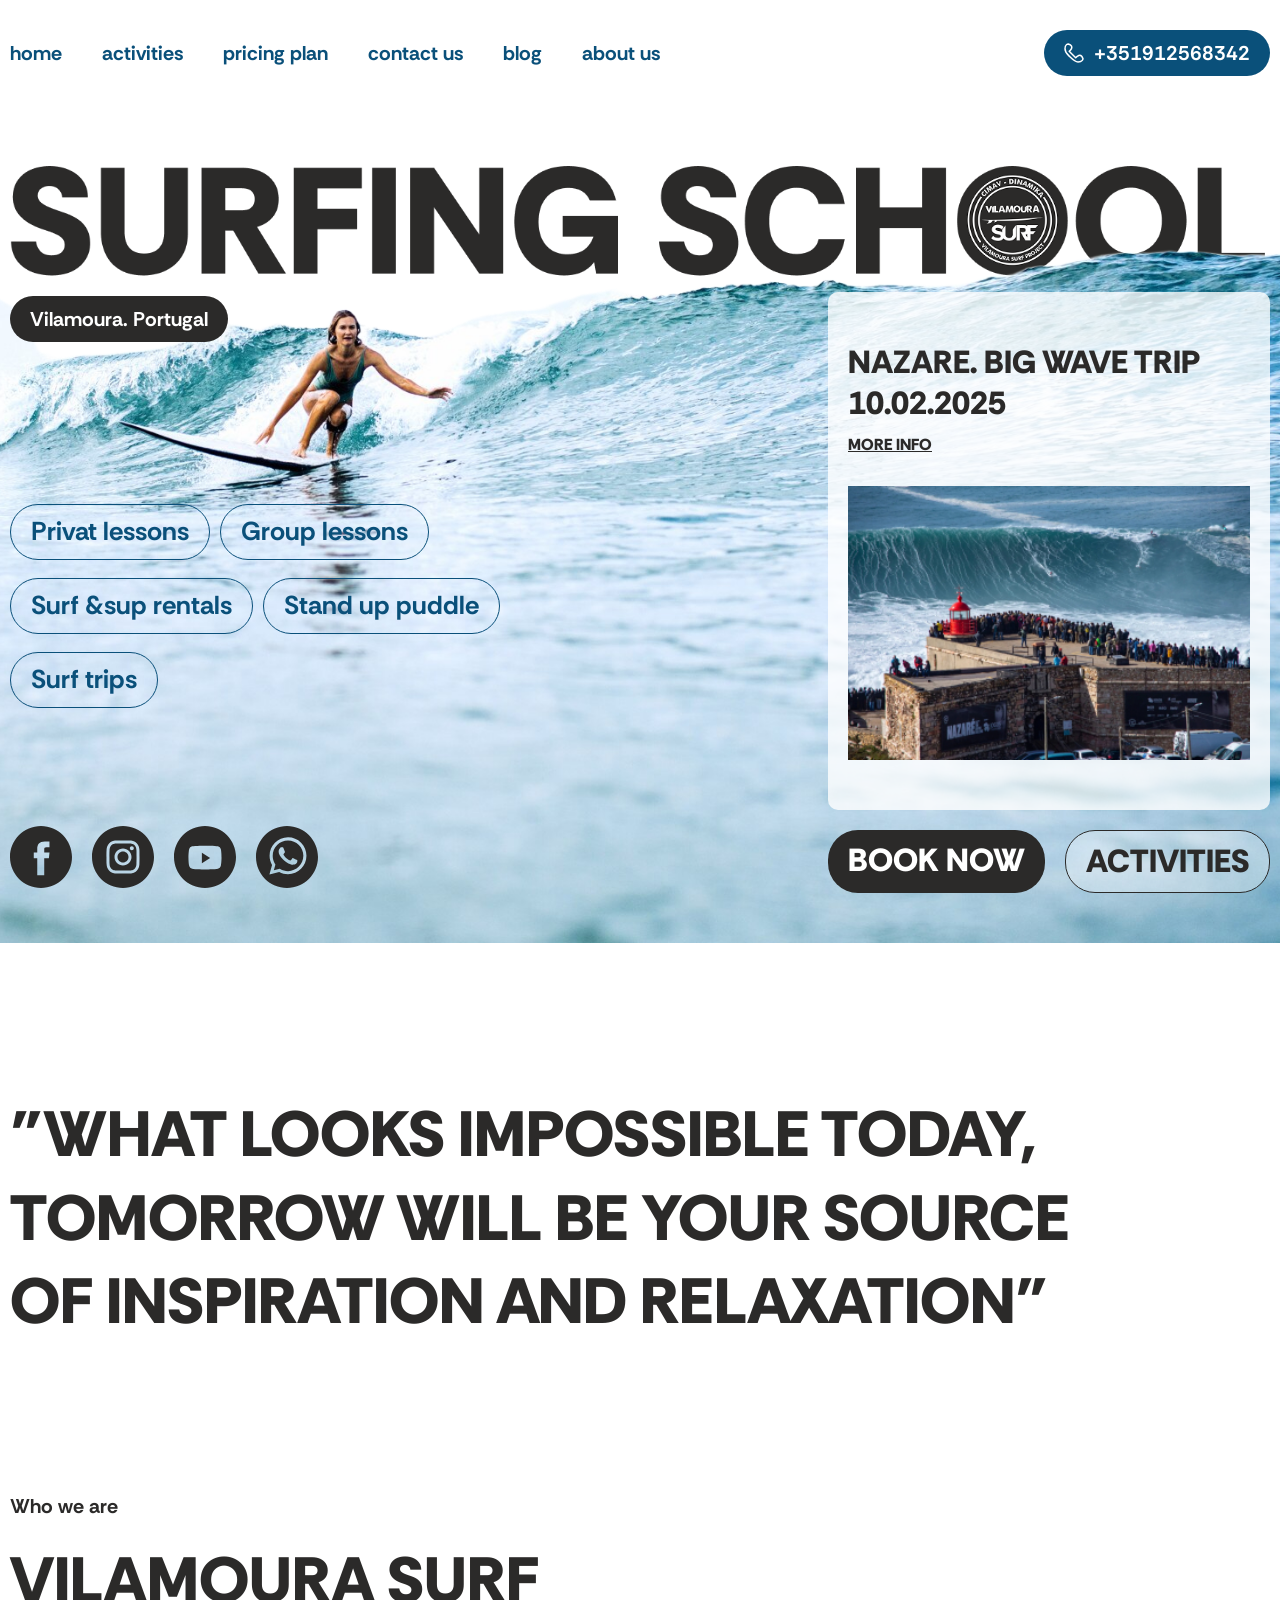
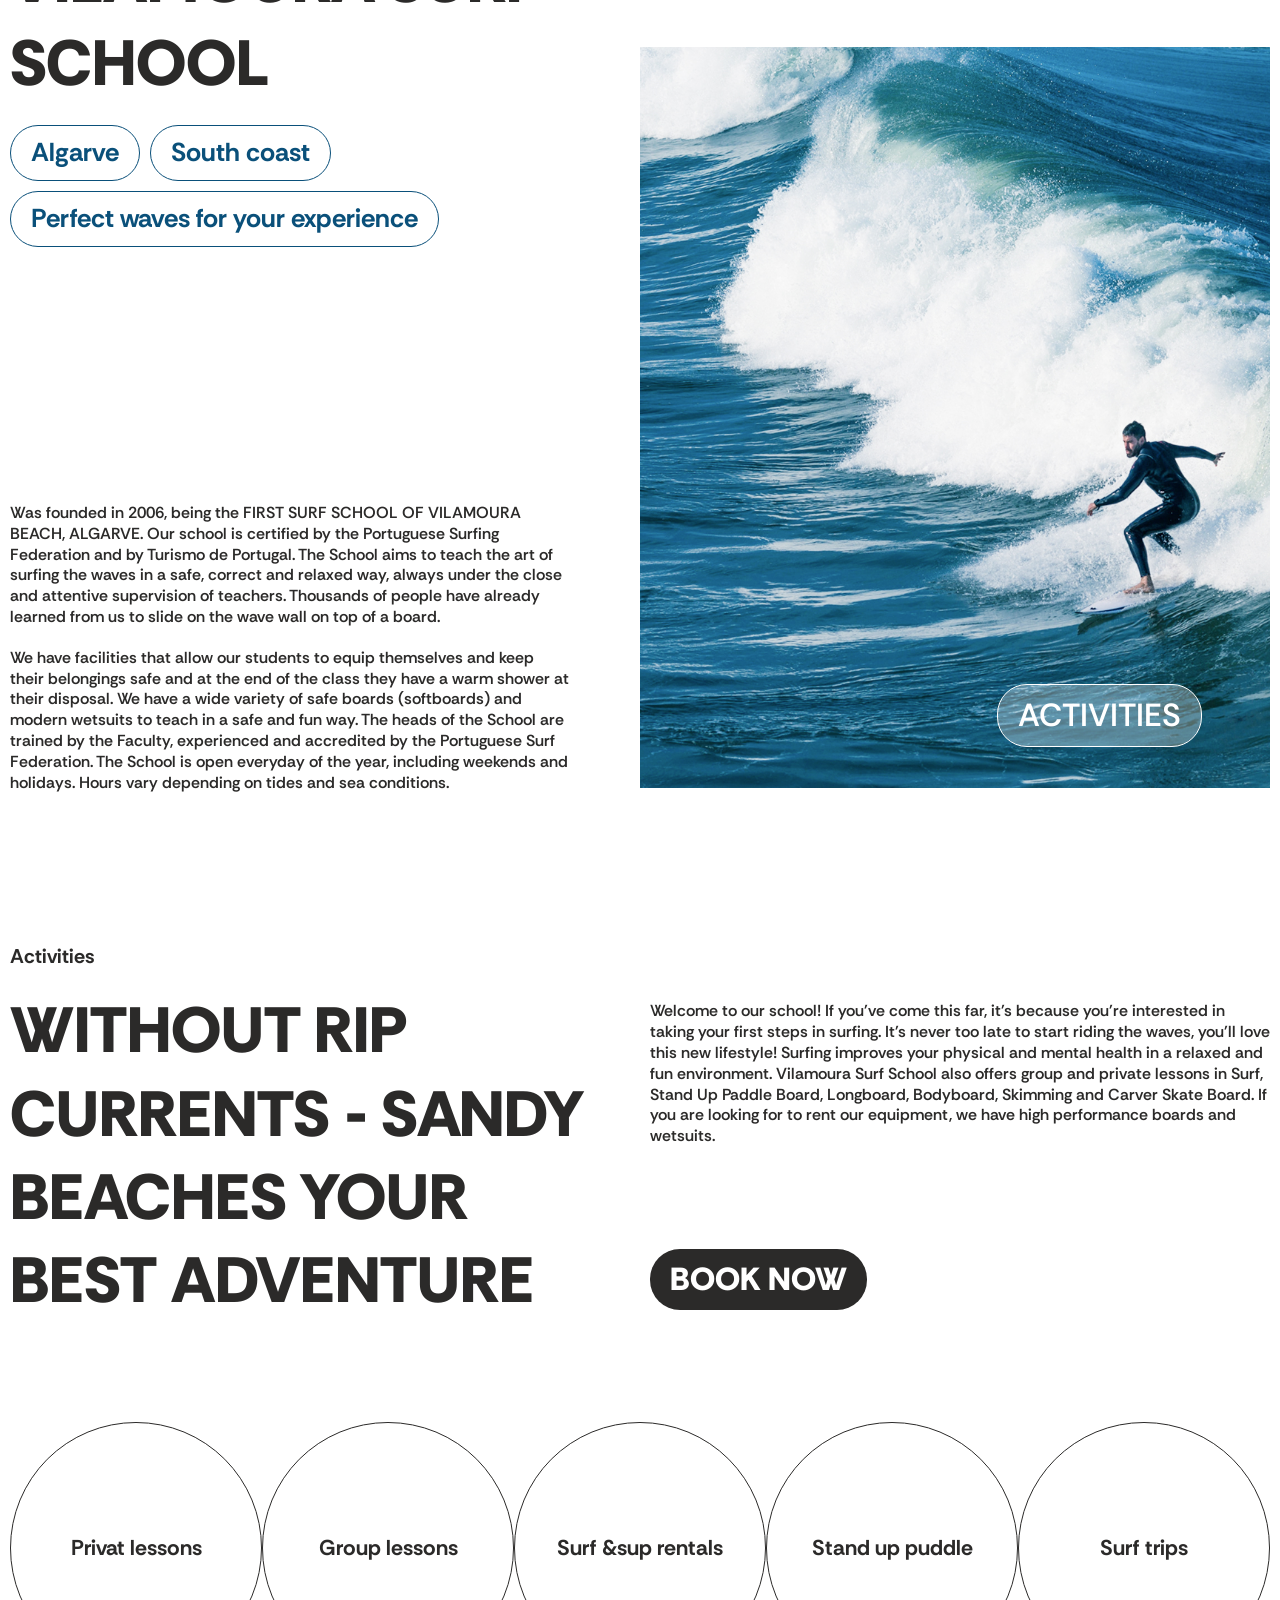
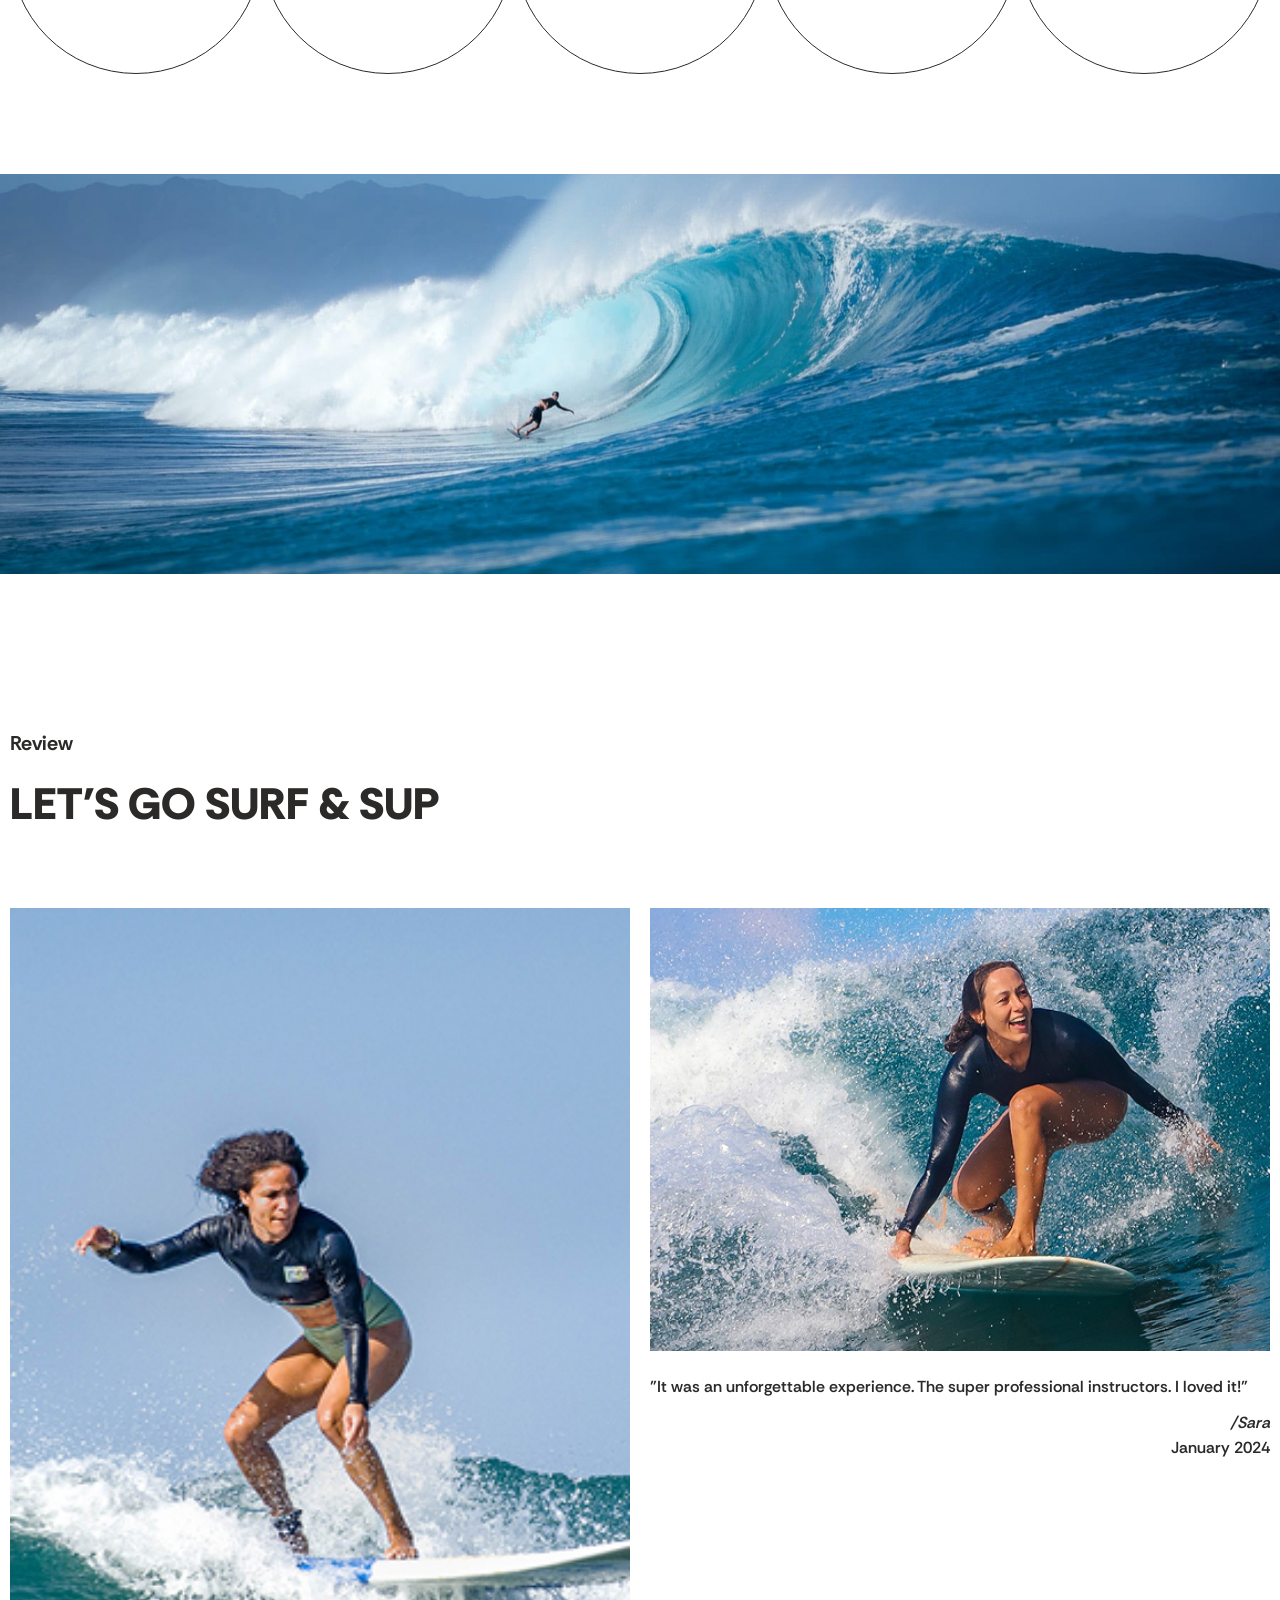
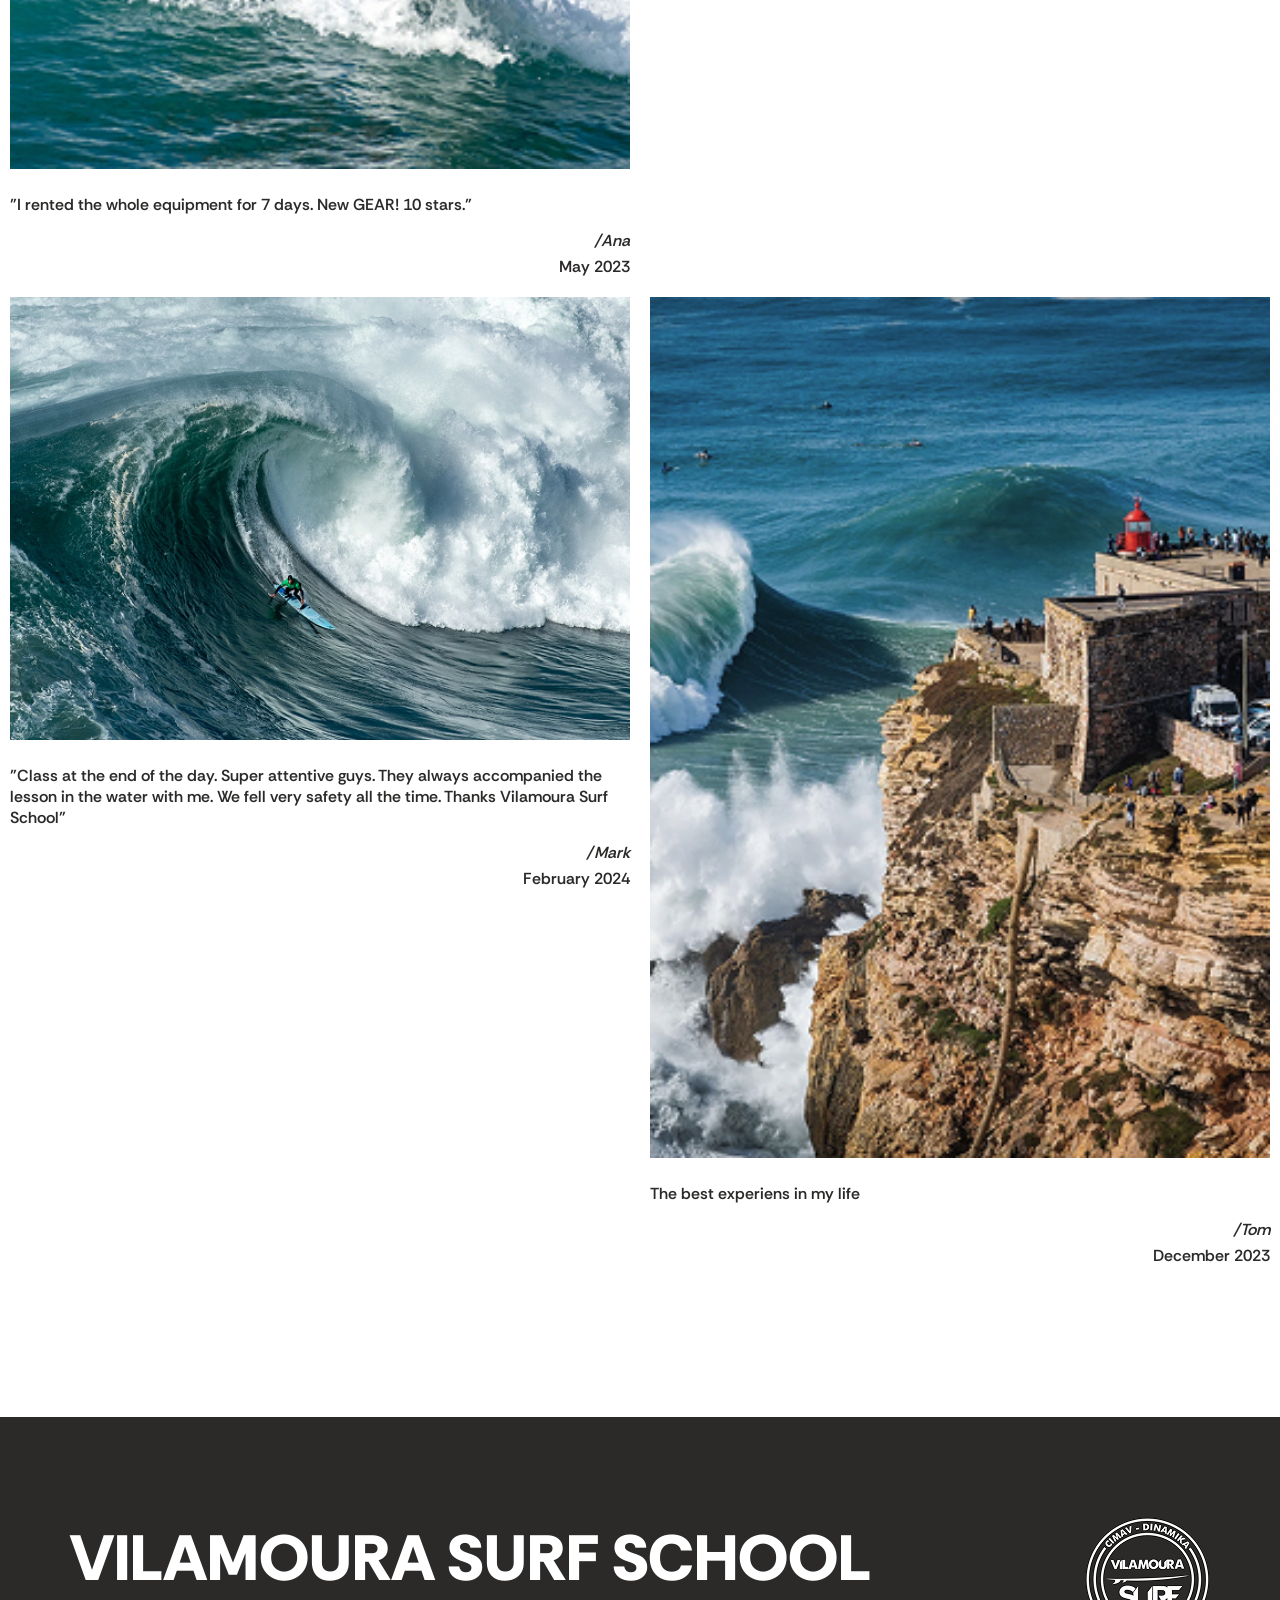
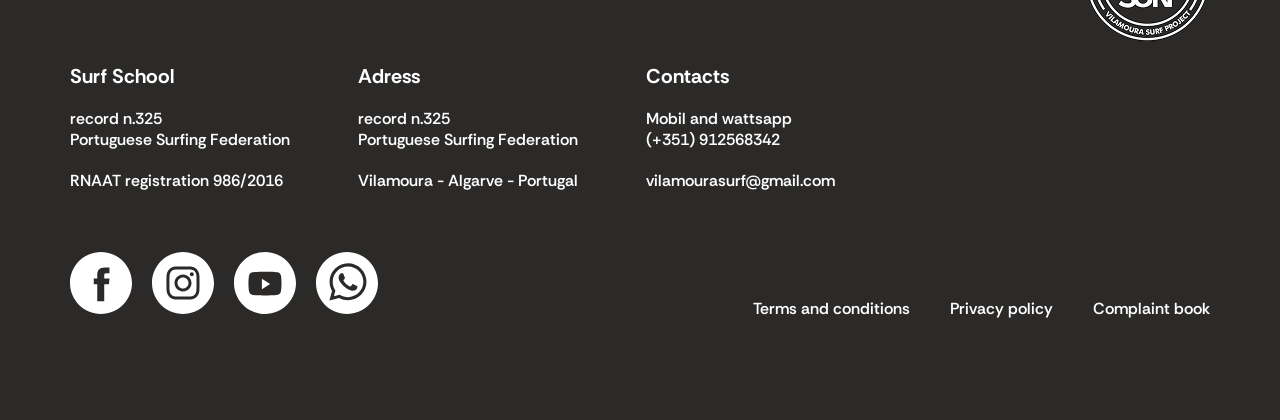
==== commit 6cce859f: "adding optimization for icons > icons.svg + mixins" ====
--- a/Surfing_school/index.html
+++ b/Surfing_school/index.html
@@ -4,7 +4,7 @@
     <meta charset="UTF-8" />
     <meta name="viewport" content="width=device-width, initial-scale=1.0" />
     <title>Surfing</title>
-    <link rel="stylesheet" href="./css/main.css" />
+    <link rel="stylesheet" href="./css/main.min.css" />
   </head>
   <body>
     <header class="header">
@@ -58,25 +58,46 @@
             </ul>
             <div class="header__social">
               <ul class="social-list">
+                <!-- <li class="social-item">
+                  <a class="social-link" href="#">
+                    <img src="./images/facebook.svg" alt="" />
+                  </a>
+                </li> -->
+                <!-- <img src="./images/facebook.svg" alt=""
+                  /> -->
                 <li class="social-item">
-                  <a class="social-link" href="#"
-                    ><img src="./images/facebook.svg" alt=""
-                  /></a>
+                  <a class="social-link" href="#">
+                    <svg width="62px" height="62px" fill="currentColor">
+                      <use href="./images/icons.svg#icon-facebook-1"></use>
+                    </svg>
+                  </a>
                 </li>
                 <li class="social-item">
-                  <a class="social-link" href="#"
-                    ><img src="./images/instagram.svg" alt=""
-                  /></a>
+                  <a class="social-link" href="#">
+                    <svg
+                      width="62px"
+                      height="62px"
+                      fill="currentColor"
+                      fill-rule="evenodd"
+                      clip-rule="evenodd"
+                    >
+                      <use href="./images/icons.svg#icon-instagram-2"></use>
+                    </svg>
+                  </a>
                 </li>
                 <li class="social-item">
-                  <a class="social-link" href="#"
-                    ><img src="./images/youtube.svg" alt=""
-                  /></a>
+                  <a class="social-link" href="#">
+                    <svg width="62px" height="62px" fill="currentColor">
+                      <use href="./images/icons.svg#icon-youtube-3"></use>
+                    </svg>
+                  </a>
                 </li>
                 <li class="social-item">
-                  <a class="social-link" href="#"
-                    ><img src="./images/whatsApp.svg" alt=""
-                  /></a>
+                  <a class="social-link" href="#">
+                    <svg width="62px" height="62px" fill="currentColor">
+                      <use href="./images/icons.svg#icon-whatsapp-4"></use>
+                    </svg>
+                  </a>
                 </li>
               </ul>
             </div>
@@ -146,7 +167,6 @@
         </div>
       </div>
     </section>
-
     <section class="activities">
       <div class="container">
         <h2 class="activities__parah">Activities</h2>
@@ -179,7 +199,6 @@
       </div>
     </section>
     <img class="site-images" src="./images/images.jpg" alt="" />
-
     <section class="reviews">
       <div class="container">
         <div class="reviews__top">
@@ -240,7 +259,6 @@
         </div>
       </div>
     </section>
-
     <footer class="footer">
       <div class="footer__inner">
         <div class="footer__top">
@@ -284,24 +302,38 @@
         <div class="footer__bottom">
           <ul class="social-list">
             <li class="social-item">
-              <a class="social-link" href="#"
-                ><img src="./images/facebook-w.svg" alt=""
-              /></a>
+              <a class="social-link" href="#">
+                <svg width="62px" height="62px" fill="currentColor">
+                  <use href="./images/icons.svg#icon-facebook-w"></use>
+                </svg>
+              </a>
             </li>
             <li class="social-item">
-              <a class="social-link" href="#"
-                ><img src="./images/instagram-w.svg" alt=""
-              /></a>
+              <a class="social-link" href="#">
+                <svg
+                  width="62px"
+                  height="62px"
+                  fill="currentColor"
+                  fill-rule="evenodd"
+                  clip-rule="evenodd"
+                >
+                  <use href="./images/icons.svg#icon-instagram-w"></use>
+                </svg>
+              </a>
             </li>
             <li class="social-item">
-              <a class="social-link" href="#"
-                ><img src="./images/youtube-w.svg" alt=""
-              /></a>
+              <a class="social-link" href="#">
+                <svg width="62px" height="62px" fill="currentColor">
+                  <use href="./images/icons.svg#icon-youtube-w"></use>
+                </svg>
+              </a>
             </li>
             <li class="social-item">
-              <a class="social-link" href="#"
-                ><img src="./images/whatsApp-w.svg" alt=""
-              /></a>
+              <a class="social-link" href="#">
+                <svg width="62px" height="62px" fill="currentColor">
+                  <use href="./images/icons.svg#icon-whatsApp-w"></use>
+                </svg>
+              </a>
             </li>
           </ul>
           <ul class="footer__nav">
--- a/Surfing_school/css/main.min.css
+++ b/Surfing_school/css/main.min.css
@@ -0,0 +1 @@
+@font-face{font-display:swap;font-family:"Rethink Sans";font-style:normal;font-weight:600;src:url("../fonts/rethink-sans-v5-latin-600.woff2") format("woff2")}@font-face{font-display:swap;font-family:"Rethink Sans";font-style:normal;font-weight:700;src:url("../fonts/rethink-sans-v5-latin-700.woff2") format("woff2")}@font-face{font-display:swap;font-family:"Rethink Sans";font-style:normal;font-weight:800;src:url("../fonts/rethink-sans-v5-latin-800.woff2") format("woff2")}:root{--color-primary-dark: #2b2a29;--color-primary-light: #ffffff;--color-brand-blue: #0a507a}html{-webkit-box-sizing:border-box;box-sizing:border-box}*,*::before,*::after{-webkit-box-sizing:inherit;box-sizing:inherit}a{color:inherit;text-decoration:none}ul{margin:0;padding:0;list-style-type:none}h1,h2,h3,h4,h5,dd,dt,p{margin:0}body{margin:0;font-family:"Rethink Sans",serif;font-style:normal;font-size:16px;line-height:1.3;font-weight:600;color:var(--color-primary-dark)}.container{margin:0 auto;padding:0 10px;max-width:1740px}.visually-hidden{position:absolute;width:1px;height:1px;margin:-1px;clip:rect(0 0 0 0)}.header{background-image:url(../images/bg.png);background-repeat:no-repeat;background-position:top center;background-size:cover;min-height:100vh;padding-bottom:80px}.header__top{padding:50px 0 90px;font-size:20px;font-weight:700;display:-webkit-box;display:-ms-flexbox;display:flex;-webkit-box-align:center;-ms-flex-align:center;align-items:center;-webkit-box-pack:justify;-ms-flex-pack:justify;justify-content:space-between}.menu__list{display:-webkit-box;display:-ms-flexbox;display:flex;gap:40px;color:var(--color-brand-blue)}.header__phone{display:-webkit-box;display:-ms-flexbox;display:flex;-webkit-box-align:center;-ms-flex-align:center;align-items:center;gap:10px;color:var(--color-primary-light);background-color:var(--color-brand-blue);border-radius:30px;padding:10px 20px}.title-img{margin-bottom:12px;width:100%;position:relative;z-index:-1}.title-text{display:inline-block;font-size:20px;font-weight:700;background-color:var(--color-primary-dark);color:var(--color-primary-light);border-radius:30px;padding:10px 20px}.header__content{display:-webkit-box;display:-ms-flexbox;display:flex;-webkit-box-pack:justify;-ms-flex-pack:justify;justify-content:space-between}.header__info{display:-webkit-box;display:-ms-flexbox;display:flex;-webkit-box-orient:vertical;-webkit-box-direction:normal;-ms-flex-direction:column;flex-direction:column;gap:118px;margin-top:auto}.header__social{margin-top:auto}.header__info-list{display:-webkit-box;display:-ms-flexbox;display:flex;gap:18px 10px;-ms-flex-wrap:wrap;flex-wrap:wrap;max-width:490px}.header__info-item{padding:10px 20px;color:var(--color-brand-blue);border:1px solid var(--color-brand-blue);border-radius:30px;background-color:rgba(0,0,0,0);font-size:26px;font-weight:700}.social-list{display:-webkit-box;display:-ms-flexbox;display:flex;gap:20px}.header__news{margin-top:-50px}.header__news-box{display:-webkit-box;display:-ms-flexbox;display:flex;-webkit-box-orient:vertical;-webkit-box-direction:normal;-ms-flex-direction:column;flex-direction:column;padding:50px 20px;border-radius:10px;background-color:rgba(255,255,255,.8);margin-bottom:100px}.header__news-title,.header__news-time{font-size:32px;font-weight:800;text-transform:uppercase}.header__news-time{margin-bottom:10px}.header__news-link{-ms-flex-item-align:start;align-self:flex-start;text-transform:uppercase;font-weight:800;text-decoration:underline;margin-bottom:30px}.header__buttons{display:-webkit-box;display:-ms-flexbox;display:flex;gap:20px}.buttons-book{font-size:32px;font-weight:800;text-transform:uppercase;padding:10px 20px;background-color:var(--color-primary-dark);color:var(--color-primary-light);border-radius:30px}.header_buttons-activities{font-size:32px;font-weight:800;text-transform:uppercase;padding:10px 20px;color:var(--color-primary-dark);background-color:rgba(255,255,255,.3);border:1px solid var(--color-primary-dark);border-radius:30px}.text{padding-top:150px;max-width:1075px;text-transform:uppercase;font-size:64px;font-weight:800}.about__inner{padding:150px 0 150px;display:-webkit-box;display:-ms-flexbox;display:flex;gap:20px;-webkit-box-pack:justify;-ms-flex-pack:justify;justify-content:space-between}.about__content{display:-webkit-box;display:-ms-flexbox;display:flex;-webkit-box-orient:vertical;-webkit-box-direction:normal;-ms-flex-direction:column;flex-direction:column;max-width:560px}.about__content-parah{font-size:20px;font-weight:700;margin-bottom:20px}.about__content-title{font-size:64px;font-weight:800;margin-bottom:100px;text-transform:uppercase}.about__advantages-list{display:-webkit-box;display:-ms-flexbox;display:flex;gap:10px 10px;-ms-flex-wrap:wrap;flex-wrap:wrap;max-width:435px;margin-bottom:256px}.about__advantages-item{font-size:26px;font-weight:700;padding:10px 20px;border:1px solid var(--color-brand-blue);border-radius:30px;color:var(--color-brand-blue)}.about__img{position:relative}.about__link-activities{position:absolute;right:68px;bottom:46px;font-size:32px;text-transform:uppercase;padding:10px 20px;color:var(--color-primary-light);background-color:rgba(255,255,255,.3);border:1px solid var(--color-primary-light);border-radius:30px}.about__content-text{display:-webkit-box;display:-ms-flexbox;display:flex;-webkit-box-orient:vertical;-webkit-box-direction:normal;-ms-flex-direction:column;flex-direction:column;gap:20px;margin-top:auto}.activities__parah{font-size:20px;font-weight:700;margin-bottom:20px}.activities__inner{display:-webkit-box;display:-ms-flexbox;display:flex;-webkit-box-pack:justify;-ms-flex-pack:justify;justify-content:space-between;gap:20px;margin-bottom:100px}.activities__title{-ms-flex-preferred-size:50%;flex-basis:50%;font-size:64px;font-weight:800;text-transform:uppercase}.activities__content{-ms-flex-preferred-size:50%;flex-basis:50%;padding:12px 0;display:-webkit-box;display:-ms-flexbox;display:flex;-webkit-box-orient:vertical;-webkit-box-direction:normal;-ms-flex-direction:column;flex-direction:column;gap:10px;-webkit-box-pack:justify;-ms-flex-pack:justify;justify-content:space-between}.activities__content .buttons-book{-ms-flex-item-align:start;align-self:flex-start}.activities__list{display:grid;grid-template-columns:repeat(5, 1fr)}.activities__list-item{border:1px solid var(--color-primary-dark);border-radius:50%;aspect-ratio:1/1;display:-webkit-box;display:-ms-flexbox;display:flex;-webkit-box-pack:center;-ms-flex-pack:center;justify-content:center;-webkit-box-align:center;-ms-flex-align:center;align-items:center;font-size:26px;font-weight:700}.site-images{margin-top:100px;margin-bottom:150px;width:100%}.reviews{padding-bottom:150px}.reviews__top{margin-left:calc(50% + 10px);margin-bottom:100px}.reviews__subtitle{font-size:20px;font-weight:700;margin-bottom:20px}.reviews__title{font-size:64px;font-weight:800;text-transform:uppercase}.reviews__items{display:grid;gap:20px;grid-template-columns:1fr 2fr 2fr 1fr}.reviews__item:nth-child(even){margin-top:100px}.reviews_img{margin-bottom:20px;max-width:100%}.blockquote{margin:0}.blockquote__text{margin-bottom:15px}.blockquote__cite{display:block;margin-bottom:5px;text-align:right}.blockquote__cite::before{content:"/"}.blockquote__time{display:block;text-align:right}.footer{padding:100px 0;background-color:var(--color-primary-dark);color:var(--color-primary-light)}.footer__inner{max-width:1160px;padding:0 10px;margin:0 auto}.footer__top{display:-webkit-box;display:-ms-flexbox;display:flex;-webkit-box-pack:justify;-ms-flex-pack:justify;justify-content:space-between;gap:50px}.footer__title{font-size:64px;font-weight:800;text-transform:uppercase}.footer__info-list{display:-webkit-box;display:-ms-flexbox;display:flex;gap:68px;margin-bottom:60px}.footer__info-item{display:-webkit-box;display:-ms-flexbox;display:flex;-webkit-box-orient:vertical;-webkit-box-direction:normal;-ms-flex-direction:column;flex-direction:column;gap:20px}.footer__info-item dt{font-size:20px;font-weight:700}.footer__info-item span{display:block}.footer__bottom{display:-webkit-box;display:-ms-flexbox;display:flex;-webkit-box-pack:justify;-ms-flex-pack:justify;justify-content:space-between;-webkit-box-align:end;-ms-flex-align:end;align-items:flex-end;gap:50px}.footer__nav{display:-webkit-box;display:-ms-flexbox;display:flex;gap:40px}.menu__btn{display:none;width:50px;height:32px;-webkit-box-orient:vertical;-webkit-box-direction:normal;-ms-flex-direction:column;flex-direction:column;-webkit-box-pack:justify;-ms-flex-pack:justify;justify-content:space-between;cursor:pointer;border:none;background-color:rgba(0,0,0,0);padding:0;position:relative;z-index:1}.menu__btn span{width:100%;height:4px;background-color:var(--color-brand-blue);-webkit-transition:background-color .3s;transition:background-color .3s}.menu.menu--open .menu__list{-webkit-transform:translateY(0%);transform:translateY(0%)}.menu.menu--open .menu__btn span{background-color:var(--color-primary-light)}@media(max-width: 1920px){.header{padding-bottom:50px}.header__top{padding-top:30px}.header__news-box{margin-bottom:20px}}@media(max-width: 1500px){.about__img{-ms-flex-preferred-size:50%;flex-basis:50%}.about__img img{width:100%}}@media(max-width: 1280px){.about__content-title{margin-bottom:20px}.about__content{-ms-flex-preferred-size:50%;flex-basis:50%}.about__img{-ms-flex-item-align:end;align-self:flex-end}.reviews__top{margin-left:0;margin-bottom:75px}.reviews__items{grid-template-columns:repeat(2, 1fr)}.reviews__item:nth-child(even){margin-top:0}.reviews_img{width:100%}.reviews__title{font-size:44px}}@media(max-width: 992px){.menu__btn{display:-webkit-box;display:-ms-flexbox;display:flex}.menu__list{position:absolute;left:0;right:0;top:0;bottom:0;background-color:var(--color-brand-blue);color:var(--color-primary-light);-webkit-box-orient:vertical;-webkit-box-direction:normal;-ms-flex-direction:column;flex-direction:column;-webkit-box-pack:space-evenly;-ms-flex-pack:space-evenly;justify-content:space-evenly;-webkit-box-align:center;-ms-flex-align:center;align-items:center;text-transform:uppercase;font-size:24px;-webkit-transform:translateY(-100%);transform:translateY(-100%);-webkit-transition:-webkit-transform .3s;transition:-webkit-transform .3s;transition:transform .3s;transition:transform .3s, -webkit-transform .3s}.header__news{margin-top:10px;margin-bottom:30px;-webkit-box-ordinal-group:0;-ms-flex-order:-1;order:-1}.header__content{-webkit-box-orient:vertical;-webkit-box-direction:normal;-ms-flex-direction:column;flex-direction:column}.header__info-list{width:100%}.header__info{gap:50px}.text{font-size:40px;padding-top:75px}.about__inner{-ms-flex-wrap:wrap;flex-wrap:wrap}.about__content{-ms-flex-preferred-size:100%;flex-basis:100%;max-width:100%}.about__img{-ms-flex-preferred-size:100%;flex-basis:100%}.about__advantages-list{margin-bottom:50px}.about,.site-images{margin-bottom:50px}.activities__inner{-ms-flex-wrap:wrap;flex-wrap:wrap;margin-bottom:50px}.activities__title,.activities__content{-ms-flex-preferred-size:100%;flex-basis:100%}.activities__title{font-size:44px}}@media(max-width: 800px){.activities__list{grid-template-columns:repeat(3, 1fr)}.footer{padding:75px 0}.footer__title{font-size:44px}.footer__bottom{-ms-flex-wrap:wrap;flex-wrap:wrap}}@media(max-width: 570px){.footer__top{-ms-flex-wrap:wrap-reverse;flex-wrap:wrap-reverse;gap:30px;-webkit-box-pack:center;-ms-flex-pack:center;justify-content:center}.footer__info-list{-ms-flex-wrap:wrap;flex-wrap:wrap;gap:30px}}@media(max-width: 480px){.header__buttons{-ms-flex-wrap:wrap;flex-wrap:wrap}.header_buttons-activities,.buttons-book{font-size:24px;width:100%;text-align:center}.header__info-item,.about__advantages-item{font-size:14px;padding:8px 12px}.header__info-list{gap:10px}.about__content-title,.activities__title{font-size:44px}.activities__parah{margin-bottom:10px}.activities__list{grid-template-columns:repeat(2, 1fr)}.site-images{display:none}.activities{margin-bottom:75px}.reviews__top{margin-bottom:30px}.reviews__items{grid-template-columns:1fr}}/*# sourceMappingURL=main.min.css.map */
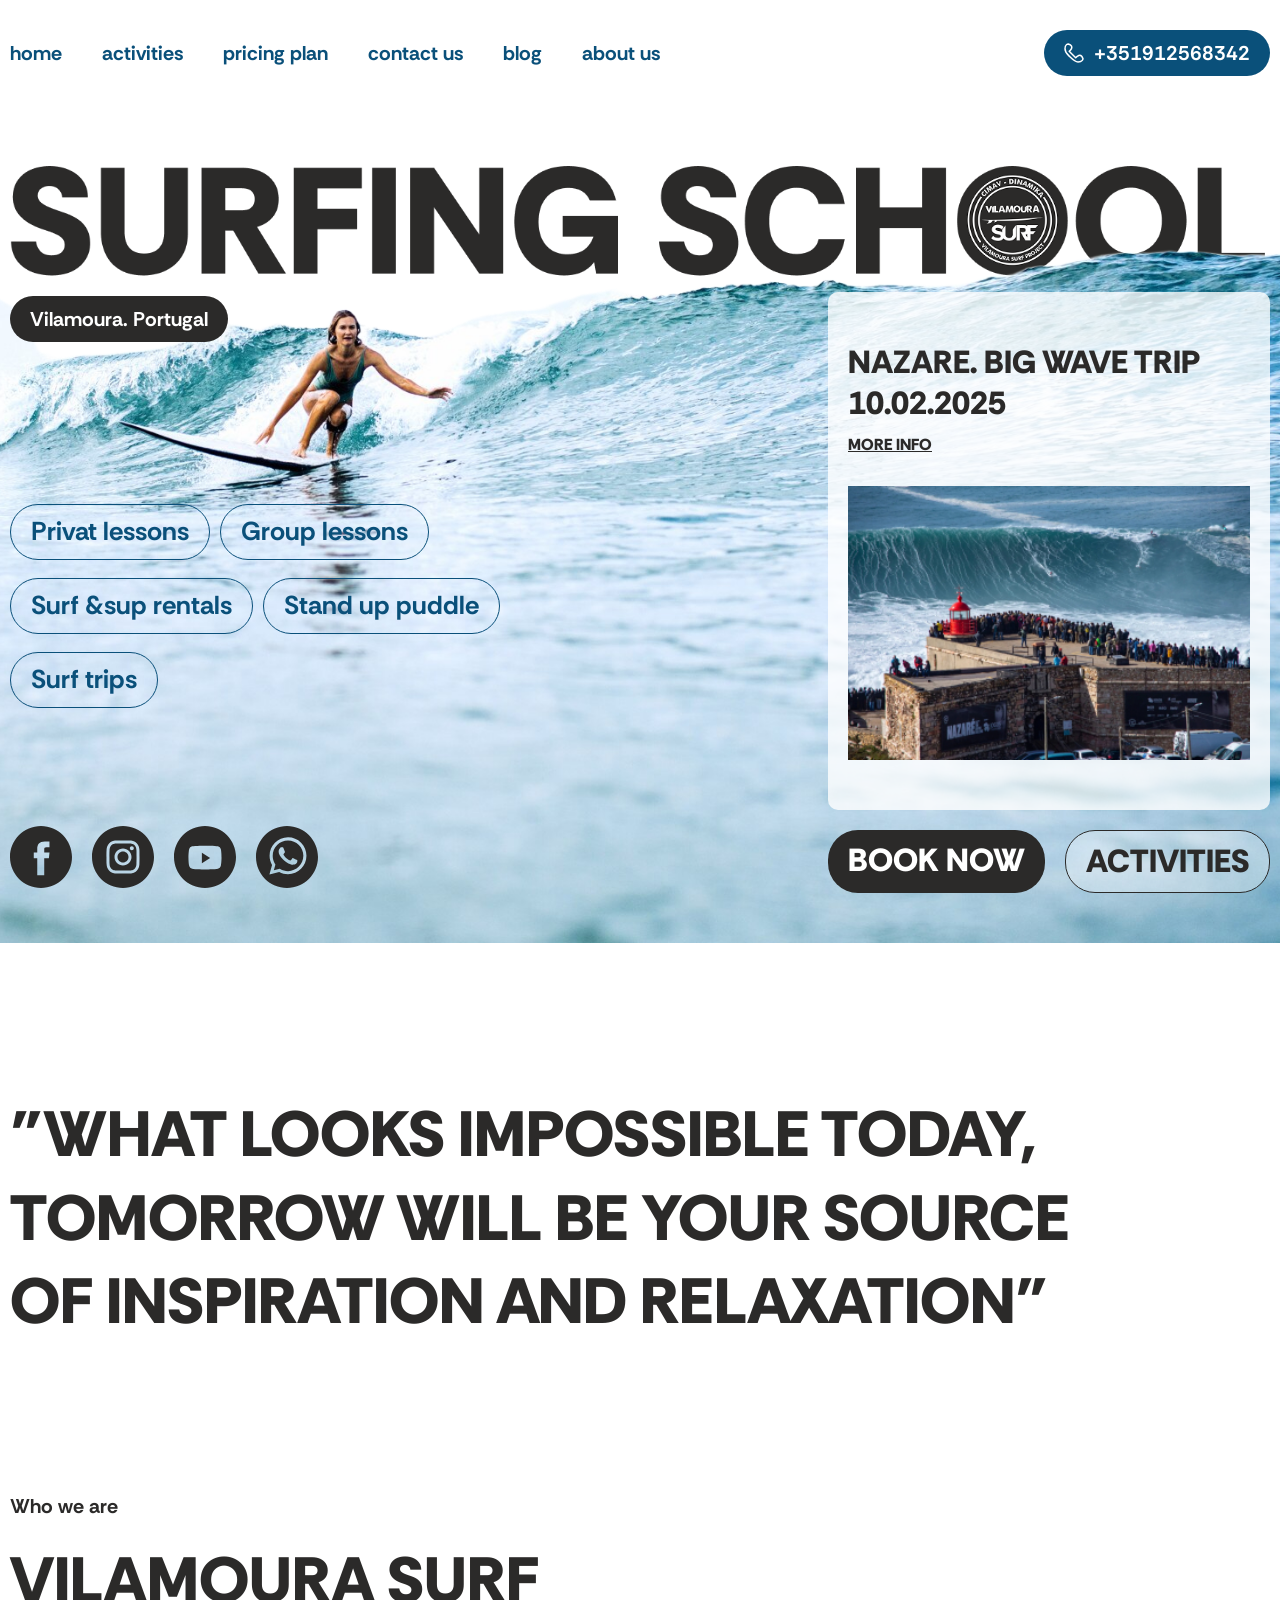
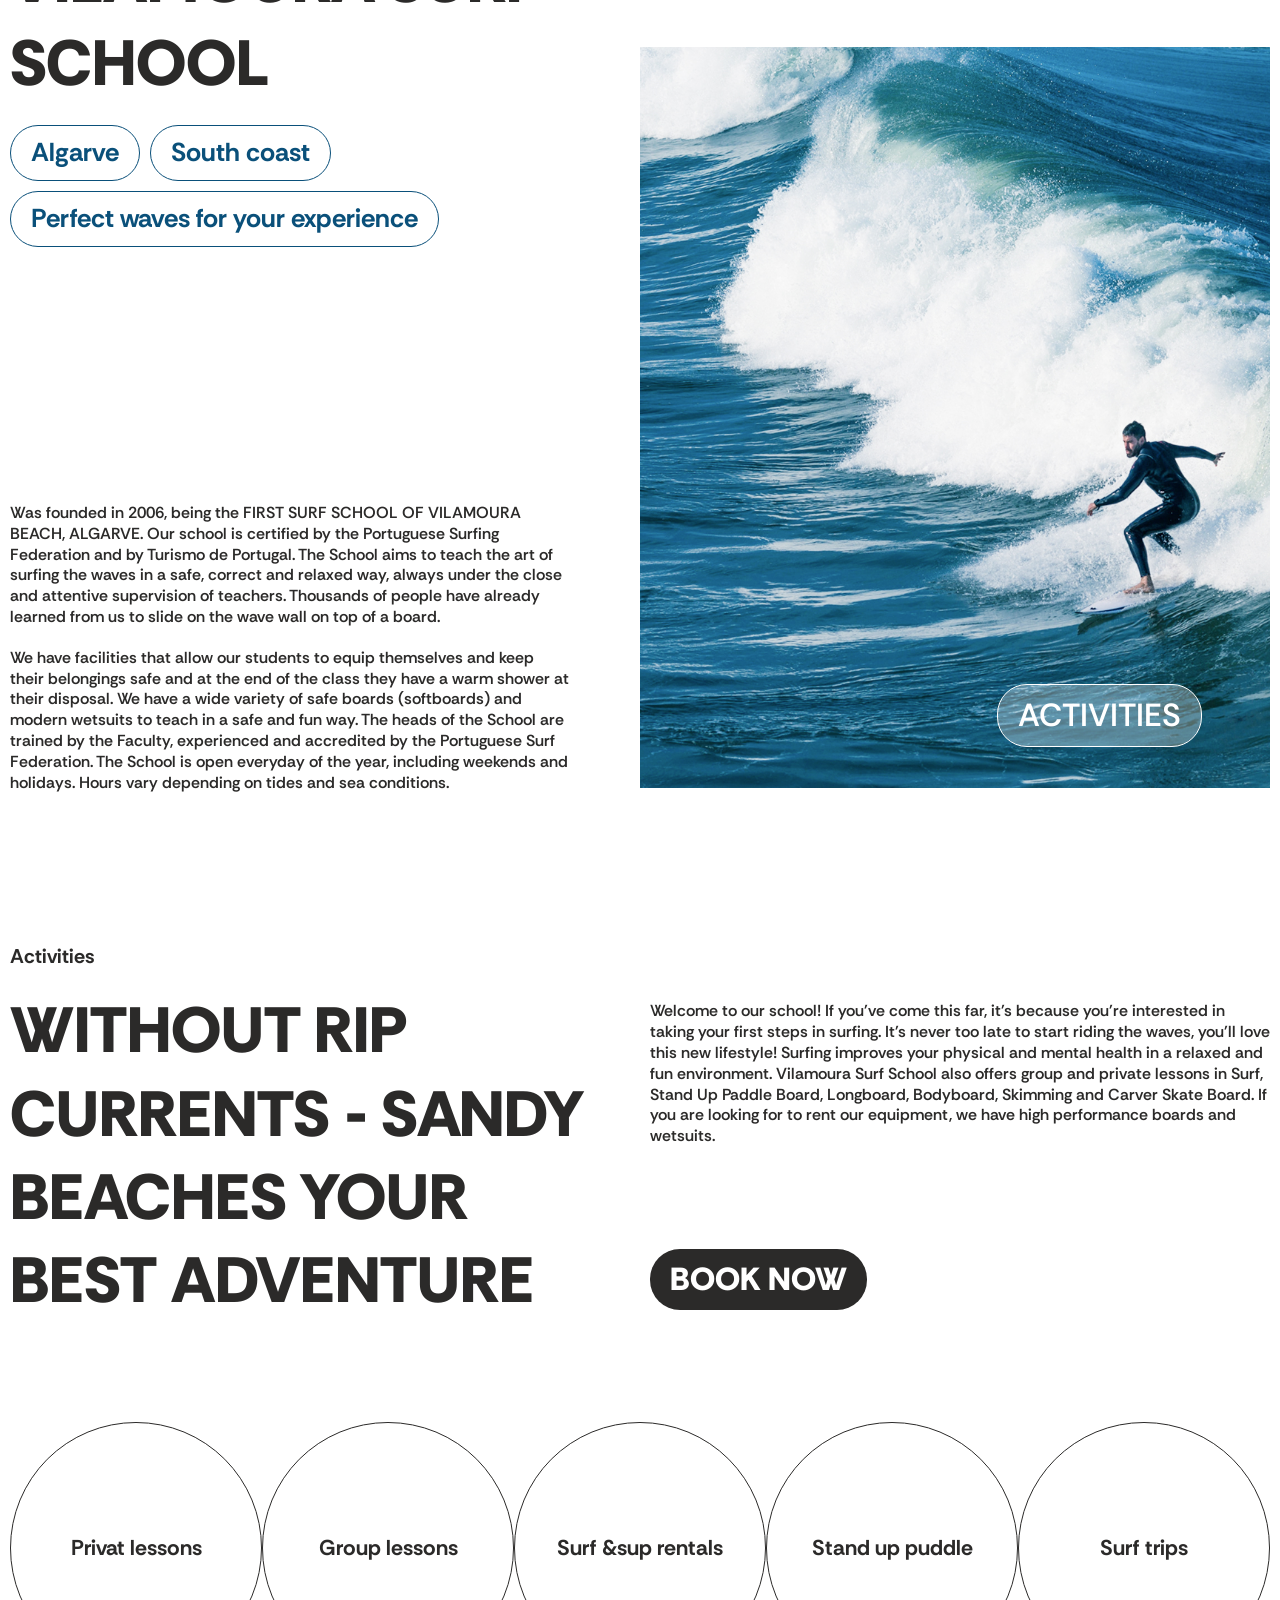
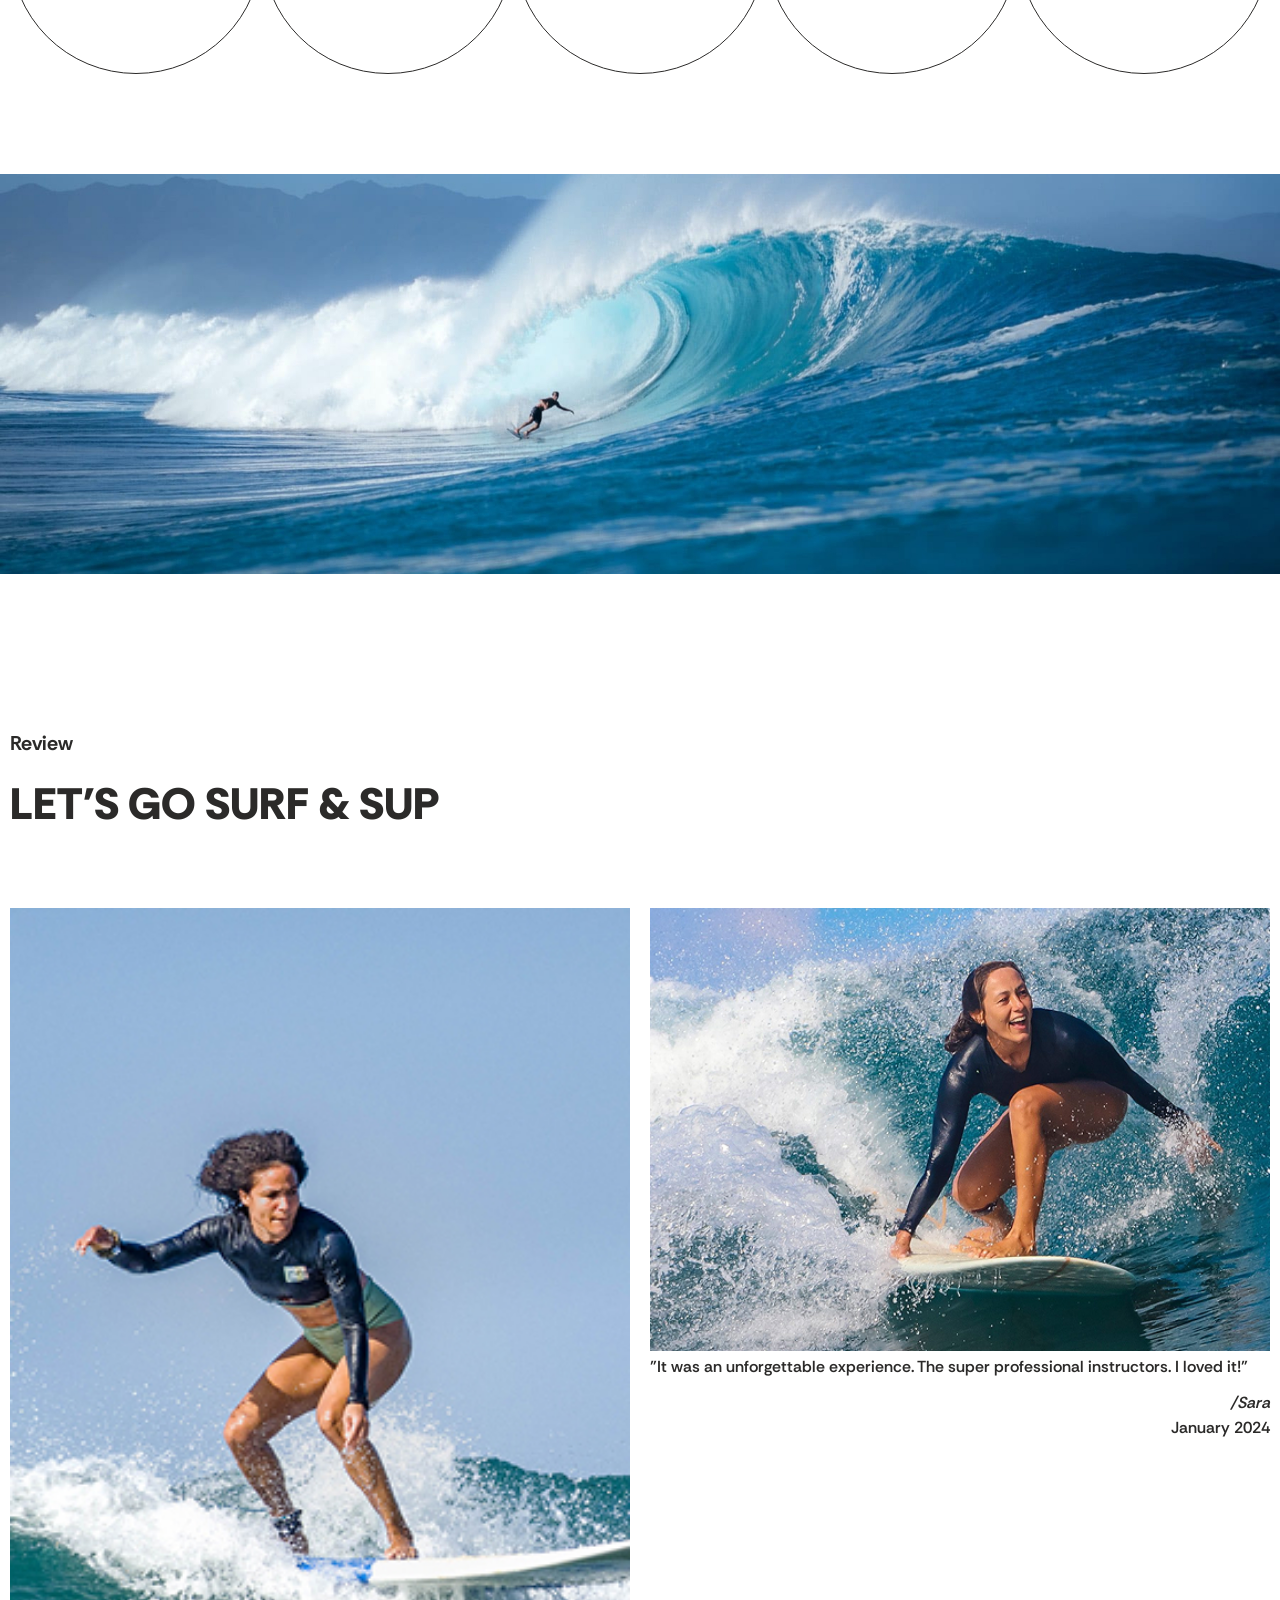
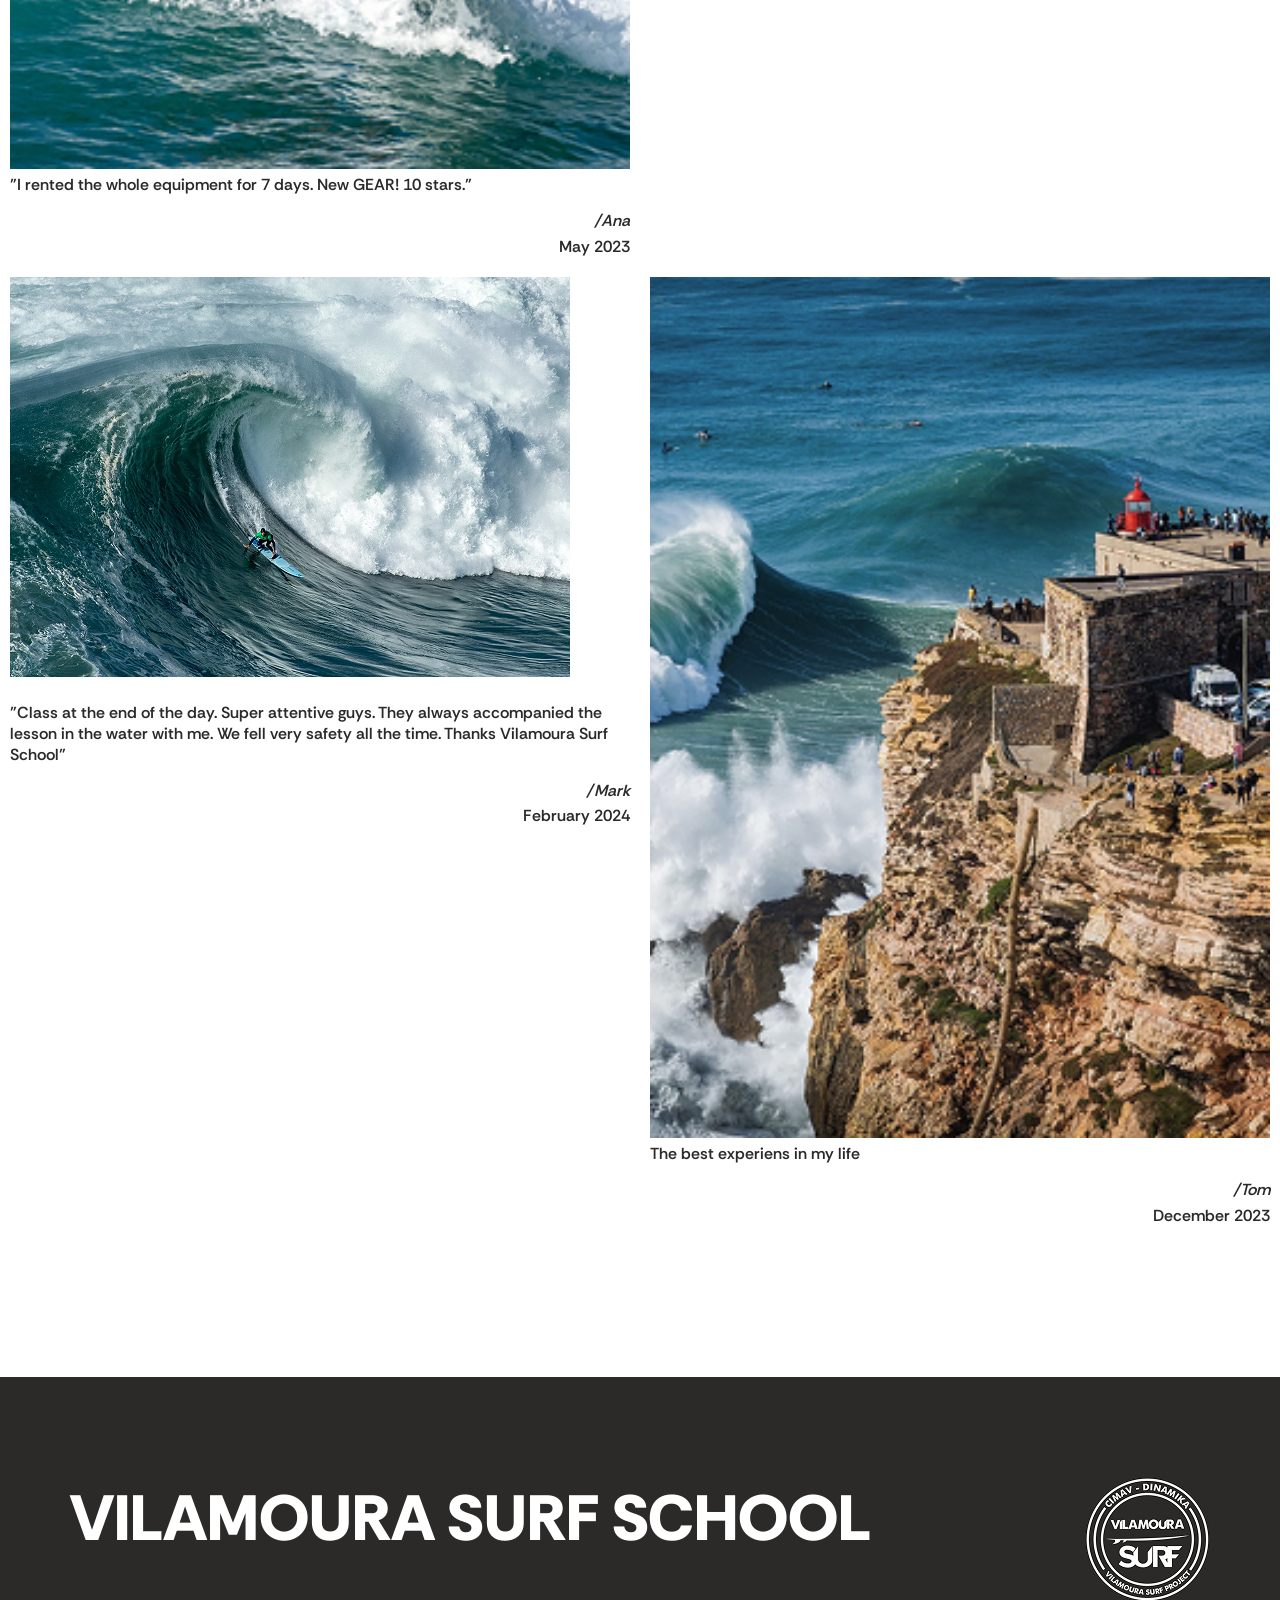
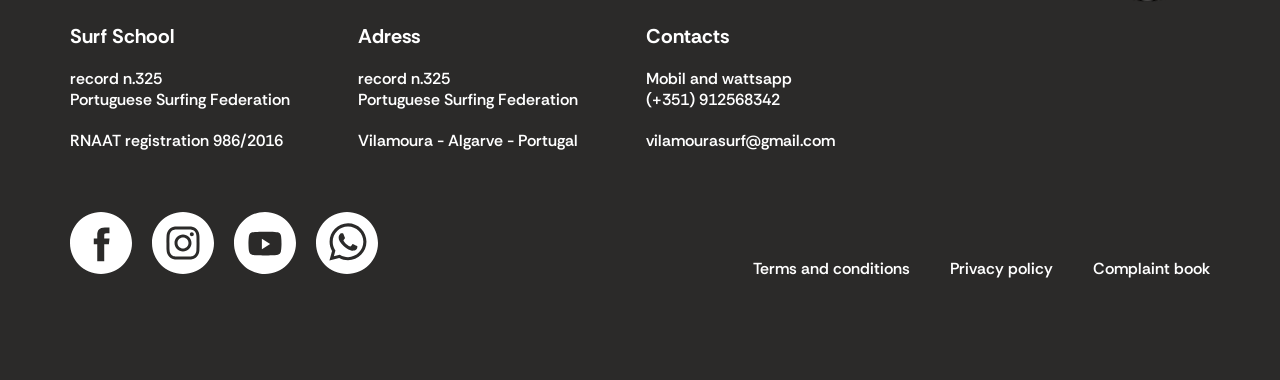
==== commit 0010402e: "refactoring all sections with footer" ====
--- a/Surfing_school/index.html
+++ b/Surfing_school/index.html
@@ -58,13 +58,6 @@
             </ul>
             <div class="header__social">
               <ul class="social-list">
-                <!-- <li class="social-item">
-                  <a class="social-link" href="#">
-                    <img src="./images/facebook.svg" alt="" />
-                  </a>
-                </li> -->
-                <!-- <img src="./images/facebook.svg" alt=""
-                  /> -->
                 <li class="social-item">
                   <a class="social-link" href="#">
                     <svg width="62px" height="62px" fill="currentColor">
@@ -112,8 +105,8 @@
               <img class="header__news-img" src="./images/news.jpg" alt="" />
             </div>
             <div class="header__buttons">
-              <a class="buttons-book" href="">book now</a
-              ><a class="header_buttons-activities" href="">activities</a>
+              <a class="buttons-book" href="#">book now</a
+              ><a class="header__buttons-activities" href="#">activities</a>
             </div>
           </div>
         </div>
@@ -233,7 +226,7 @@
             </blockquote>
           </div>
           <div class="reviews__item">
-            <img class="reviews_img" src="./images/rew-3.jpg" alt="" />
+            <img class="reviews__img" src="./images/rew-3.jpg" alt="" />
             <blockquote class="blockquote">
               <p class="blockquote__text">
                 "Class at the end of the day. Super attentive guys. They always
--- a/Surfing_school/css/main.min.css
+++ b/Surfing_school/css/main.min.css
@@ -1 +1 @@
-@font-face{font-display:swap;font-family:"Rethink Sans";font-style:normal;font-weight:600;src:url("../fonts/rethink-sans-v5-latin-600.woff2") format("woff2")}@font-face{font-display:swap;font-family:"Rethink Sans";font-style:normal;font-weight:700;src:url("../fonts/rethink-sans-v5-latin-700.woff2") format("woff2")}@font-face{font-display:swap;font-family:"Rethink Sans";font-style:normal;font-weight:800;src:url("../fonts/rethink-sans-v5-latin-800.woff2") format("woff2")}:root{--color-primary-dark: #2b2a29;--color-primary-light: #ffffff;--color-brand-blue: #0a507a}html{-webkit-box-sizing:border-box;box-sizing:border-box}*,*::before,*::after{-webkit-box-sizing:inherit;box-sizing:inherit}a{color:inherit;text-decoration:none}ul{margin:0;padding:0;list-style-type:none}h1,h2,h3,h4,h5,dd,dt,p{margin:0}body{margin:0;font-family:"Rethink Sans",serif;font-style:normal;font-size:16px;line-height:1.3;font-weight:600;color:var(--color-primary-dark)}.container{margin:0 auto;padding:0 10px;max-width:1740px}.visually-hidden{position:absolute;width:1px;height:1px;margin:-1px;clip:rect(0 0 0 0)}.header{background-image:url(../images/bg.png);background-repeat:no-repeat;background-position:top center;background-size:cover;min-height:100vh;padding-bottom:80px}.header__top{padding:50px 0 90px;font-size:20px;font-weight:700;display:-webkit-box;display:-ms-flexbox;display:flex;-webkit-box-align:center;-ms-flex-align:center;align-items:center;-webkit-box-pack:justify;-ms-flex-pack:justify;justify-content:space-between}.menu__list{display:-webkit-box;display:-ms-flexbox;display:flex;gap:40px;color:var(--color-brand-blue)}.header__phone{display:-webkit-box;display:-ms-flexbox;display:flex;-webkit-box-align:center;-ms-flex-align:center;align-items:center;gap:10px;color:var(--color-primary-light);background-color:var(--color-brand-blue);border-radius:30px;padding:10px 20px}.title-img{margin-bottom:12px;width:100%;position:relative;z-index:-1}.title-text{display:inline-block;font-size:20px;font-weight:700;background-color:var(--color-primary-dark);color:var(--color-primary-light);border-radius:30px;padding:10px 20px}.header__content{display:-webkit-box;display:-ms-flexbox;display:flex;-webkit-box-pack:justify;-ms-flex-pack:justify;justify-content:space-between}.header__info{display:-webkit-box;display:-ms-flexbox;display:flex;-webkit-box-orient:vertical;-webkit-box-direction:normal;-ms-flex-direction:column;flex-direction:column;gap:118px;margin-top:auto}.header__social{margin-top:auto}.header__info-list{display:-webkit-box;display:-ms-flexbox;display:flex;gap:18px 10px;-ms-flex-wrap:wrap;flex-wrap:wrap;max-width:490px}.header__info-item{padding:10px 20px;color:var(--color-brand-blue);border:1px solid var(--color-brand-blue);border-radius:30px;background-color:rgba(0,0,0,0);font-size:26px;font-weight:700}.social-list{display:-webkit-box;display:-ms-flexbox;display:flex;gap:20px}.header__news{margin-top:-50px}.header__news-box{display:-webkit-box;display:-ms-flexbox;display:flex;-webkit-box-orient:vertical;-webkit-box-direction:normal;-ms-flex-direction:column;flex-direction:column;padding:50px 20px;border-radius:10px;background-color:rgba(255,255,255,.8);margin-bottom:100px}.header__news-title,.header__news-time{font-size:32px;font-weight:800;text-transform:uppercase}.header__news-time{margin-bottom:10px}.header__news-link{-ms-flex-item-align:start;align-self:flex-start;text-transform:uppercase;font-weight:800;text-decoration:underline;margin-bottom:30px}.header__buttons{display:-webkit-box;display:-ms-flexbox;display:flex;gap:20px}.buttons-book{font-size:32px;font-weight:800;text-transform:uppercase;padding:10px 20px;background-color:var(--color-primary-dark);color:var(--color-primary-light);border-radius:30px}.header_buttons-activities{font-size:32px;font-weight:800;text-transform:uppercase;padding:10px 20px;color:var(--color-primary-dark);background-color:rgba(255,255,255,.3);border:1px solid var(--color-primary-dark);border-radius:30px}.text{padding-top:150px;max-width:1075px;text-transform:uppercase;font-size:64px;font-weight:800}.about__inner{padding:150px 0 150px;display:-webkit-box;display:-ms-flexbox;display:flex;gap:20px;-webkit-box-pack:justify;-ms-flex-pack:justify;justify-content:space-between}.about__content{display:-webkit-box;display:-ms-flexbox;display:flex;-webkit-box-orient:vertical;-webkit-box-direction:normal;-ms-flex-direction:column;flex-direction:column;max-width:560px}.about__content-parah{font-size:20px;font-weight:700;margin-bottom:20px}.about__content-title{font-size:64px;font-weight:800;margin-bottom:100px;text-transform:uppercase}.about__advantages-list{display:-webkit-box;display:-ms-flexbox;display:flex;gap:10px 10px;-ms-flex-wrap:wrap;flex-wrap:wrap;max-width:435px;margin-bottom:256px}.about__advantages-item{font-size:26px;font-weight:700;padding:10px 20px;border:1px solid var(--color-brand-blue);border-radius:30px;color:var(--color-brand-blue)}.about__img{position:relative}.about__link-activities{position:absolute;right:68px;bottom:46px;font-size:32px;text-transform:uppercase;padding:10px 20px;color:var(--color-primary-light);background-color:rgba(255,255,255,.3);border:1px solid var(--color-primary-light);border-radius:30px}.about__content-text{display:-webkit-box;display:-ms-flexbox;display:flex;-webkit-box-orient:vertical;-webkit-box-direction:normal;-ms-flex-direction:column;flex-direction:column;gap:20px;margin-top:auto}.activities__parah{font-size:20px;font-weight:700;margin-bottom:20px}.activities__inner{display:-webkit-box;display:-ms-flexbox;display:flex;-webkit-box-pack:justify;-ms-flex-pack:justify;justify-content:space-between;gap:20px;margin-bottom:100px}.activities__title{-ms-flex-preferred-size:50%;flex-basis:50%;font-size:64px;font-weight:800;text-transform:uppercase}.activities__content{-ms-flex-preferred-size:50%;flex-basis:50%;padding:12px 0;display:-webkit-box;display:-ms-flexbox;display:flex;-webkit-box-orient:vertical;-webkit-box-direction:normal;-ms-flex-direction:column;flex-direction:column;gap:10px;-webkit-box-pack:justify;-ms-flex-pack:justify;justify-content:space-between}.activities__content .buttons-book{-ms-flex-item-align:start;align-self:flex-start}.activities__list{display:grid;grid-template-columns:repeat(5, 1fr)}.activities__list-item{border:1px solid var(--color-primary-dark);border-radius:50%;aspect-ratio:1/1;display:-webkit-box;display:-ms-flexbox;display:flex;-webkit-box-pack:center;-ms-flex-pack:center;justify-content:center;-webkit-box-align:center;-ms-flex-align:center;align-items:center;font-size:26px;font-weight:700}.site-images{margin-top:100px;margin-bottom:150px;width:100%}.reviews{padding-bottom:150px}.reviews__top{margin-left:calc(50% + 10px);margin-bottom:100px}.reviews__subtitle{font-size:20px;font-weight:700;margin-bottom:20px}.reviews__title{font-size:64px;font-weight:800;text-transform:uppercase}.reviews__items{display:grid;gap:20px;grid-template-columns:1fr 2fr 2fr 1fr}.reviews__item:nth-child(even){margin-top:100px}.reviews_img{margin-bottom:20px;max-width:100%}.blockquote{margin:0}.blockquote__text{margin-bottom:15px}.blockquote__cite{display:block;margin-bottom:5px;text-align:right}.blockquote__cite::before{content:"/"}.blockquote__time{display:block;text-align:right}.footer{padding:100px 0;background-color:var(--color-primary-dark);color:var(--color-primary-light)}.footer__inner{max-width:1160px;padding:0 10px;margin:0 auto}.footer__top{display:-webkit-box;display:-ms-flexbox;display:flex;-webkit-box-pack:justify;-ms-flex-pack:justify;justify-content:space-between;gap:50px}.footer__title{font-size:64px;font-weight:800;text-transform:uppercase}.footer__info-list{display:-webkit-box;display:-ms-flexbox;display:flex;gap:68px;margin-bottom:60px}.footer__info-item{display:-webkit-box;display:-ms-flexbox;display:flex;-webkit-box-orient:vertical;-webkit-box-direction:normal;-ms-flex-direction:column;flex-direction:column;gap:20px}.footer__info-item dt{font-size:20px;font-weight:700}.footer__info-item span{display:block}.footer__bottom{display:-webkit-box;display:-ms-flexbox;display:flex;-webkit-box-pack:justify;-ms-flex-pack:justify;justify-content:space-between;-webkit-box-align:end;-ms-flex-align:end;align-items:flex-end;gap:50px}.footer__nav{display:-webkit-box;display:-ms-flexbox;display:flex;gap:40px}.menu__btn{display:none;width:50px;height:32px;-webkit-box-orient:vertical;-webkit-box-direction:normal;-ms-flex-direction:column;flex-direction:column;-webkit-box-pack:justify;-ms-flex-pack:justify;justify-content:space-between;cursor:pointer;border:none;background-color:rgba(0,0,0,0);padding:0;position:relative;z-index:1}.menu__btn span{width:100%;height:4px;background-color:var(--color-brand-blue);-webkit-transition:background-color .3s;transition:background-color .3s}.menu.menu--open .menu__list{-webkit-transform:translateY(0%);transform:translateY(0%)}.menu.menu--open .menu__btn span{background-color:var(--color-primary-light)}@media(max-width: 1920px){.header{padding-bottom:50px}.header__top{padding-top:30px}.header__news-box{margin-bottom:20px}}@media(max-width: 1500px){.about__img{-ms-flex-preferred-size:50%;flex-basis:50%}.about__img img{width:100%}}@media(max-width: 1280px){.about__content-title{margin-bottom:20px}.about__content{-ms-flex-preferred-size:50%;flex-basis:50%}.about__img{-ms-flex-item-align:end;align-self:flex-end}.reviews__top{margin-left:0;margin-bottom:75px}.reviews__items{grid-template-columns:repeat(2, 1fr)}.reviews__item:nth-child(even){margin-top:0}.reviews_img{width:100%}.reviews__title{font-size:44px}}@media(max-width: 992px){.menu__btn{display:-webkit-box;display:-ms-flexbox;display:flex}.menu__list{position:absolute;left:0;right:0;top:0;bottom:0;background-color:var(--color-brand-blue);color:var(--color-primary-light);-webkit-box-orient:vertical;-webkit-box-direction:normal;-ms-flex-direction:column;flex-direction:column;-webkit-box-pack:space-evenly;-ms-flex-pack:space-evenly;justify-content:space-evenly;-webkit-box-align:center;-ms-flex-align:center;align-items:center;text-transform:uppercase;font-size:24px;-webkit-transform:translateY(-100%);transform:translateY(-100%);-webkit-transition:-webkit-transform .3s;transition:-webkit-transform .3s;transition:transform .3s;transition:transform .3s, -webkit-transform .3s}.header__news{margin-top:10px;margin-bottom:30px;-webkit-box-ordinal-group:0;-ms-flex-order:-1;order:-1}.header__content{-webkit-box-orient:vertical;-webkit-box-direction:normal;-ms-flex-direction:column;flex-direction:column}.header__info-list{width:100%}.header__info{gap:50px}.text{font-size:40px;padding-top:75px}.about__inner{-ms-flex-wrap:wrap;flex-wrap:wrap}.about__content{-ms-flex-preferred-size:100%;flex-basis:100%;max-width:100%}.about__img{-ms-flex-preferred-size:100%;flex-basis:100%}.about__advantages-list{margin-bottom:50px}.about,.site-images{margin-bottom:50px}.activities__inner{-ms-flex-wrap:wrap;flex-wrap:wrap;margin-bottom:50px}.activities__title,.activities__content{-ms-flex-preferred-size:100%;flex-basis:100%}.activities__title{font-size:44px}}@media(max-width: 800px){.activities__list{grid-template-columns:repeat(3, 1fr)}.footer{padding:75px 0}.footer__title{font-size:44px}.footer__bottom{-ms-flex-wrap:wrap;flex-wrap:wrap}}@media(max-width: 570px){.footer__top{-ms-flex-wrap:wrap-reverse;flex-wrap:wrap-reverse;gap:30px;-webkit-box-pack:center;-ms-flex-pack:center;justify-content:center}.footer__info-list{-ms-flex-wrap:wrap;flex-wrap:wrap;gap:30px}}@media(max-width: 480px){.header__buttons{-ms-flex-wrap:wrap;flex-wrap:wrap}.header_buttons-activities,.buttons-book{font-size:24px;width:100%;text-align:center}.header__info-item,.about__advantages-item{font-size:14px;padding:8px 12px}.header__info-list{gap:10px}.about__content-title,.activities__title{font-size:44px}.activities__parah{margin-bottom:10px}.activities__list{grid-template-columns:repeat(2, 1fr)}.site-images{display:none}.activities{margin-bottom:75px}.reviews__top{margin-bottom:30px}.reviews__items{grid-template-columns:1fr}}/*# sourceMappingURL=main.min.css.map */+@font-face{font-display:swap;font-family:"Rethink Sans";font-style:normal;font-weight:600;src:url("../fonts/rethink-sans-v5-latin-600.woff2") format("woff2")}@font-face{font-display:swap;font-family:"Rethink Sans";font-style:normal;font-weight:700;src:url("../fonts/rethink-sans-v5-latin-700.woff2") format("woff2")}@font-face{font-display:swap;font-family:"Rethink Sans";font-style:normal;font-weight:800;src:url("../fonts/rethink-sans-v5-latin-800.woff2") format("woff2")}:root{--color-primary-dark: #2b2a29;--color-primary-light: #ffffff;--color-brand-blue: #0a507a}html{-webkit-box-sizing:border-box;box-sizing:border-box}*,*::before,*::after{-webkit-box-sizing:inherit;box-sizing:inherit}a{color:inherit;text-decoration:none}ul{margin:0;padding:0;list-style-type:none}h1,h2,h3,h4,h5,dd,dt,p{margin:0}body{margin:0;font-family:"Rethink Sans",serif;font-style:normal;font-size:16px;line-height:1.3;font-weight:600;color:var(--color-primary-dark)}.container{margin:0 auto;padding:0 10px;max-width:1740px}.visually-hidden{position:absolute;width:1px;height:1px;margin:-1px;clip:rect(0 0 0 0)}.header{background-image:url(../images/bg.png);background-repeat:no-repeat;background-position:top center;background-size:cover;min-height:100vh;padding-bottom:80px}.header__top{padding:50px 0 90px;font-size:20px;font-weight:700;display:-webkit-box;display:-ms-flexbox;display:flex;-webkit-box-align:center;-ms-flex-align:center;align-items:center;-webkit-box-pack:justify;-ms-flex-pack:justify;justify-content:space-between}.header__phone{display:-webkit-box;display:-ms-flexbox;display:flex;-webkit-box-align:center;-ms-flex-align:center;align-items:center;gap:10px;color:var(--color-primary-light);background-color:var(--color-brand-blue);border-radius:30px;padding:10px 20px}.header__content{display:-webkit-box;display:-ms-flexbox;display:flex;-webkit-box-pack:justify;-ms-flex-pack:justify;justify-content:space-between}.header__info{display:-webkit-box;display:-ms-flexbox;display:flex;-webkit-box-orient:vertical;-webkit-box-direction:normal;-ms-flex-direction:column;flex-direction:column;gap:118px;margin-top:auto}.header__social{margin-top:auto}.header__info-list{display:-webkit-box;display:-ms-flexbox;display:flex;gap:18px 10px;-ms-flex-wrap:wrap;flex-wrap:wrap;max-width:490px}.header__info-item{padding:10px 20px;color:var(--color-brand-blue);border:1px solid var(--color-brand-blue);border-radius:30px;background-color:rgba(0,0,0,0);font-size:26px;font-weight:700}.header__news{margin-top:-50px}.header__news-box{display:-webkit-box;display:-ms-flexbox;display:flex;-webkit-box-orient:vertical;-webkit-box-direction:normal;-ms-flex-direction:column;flex-direction:column;padding:50px 20px;border-radius:10px;background-color:rgba(255,255,255,.8);margin-bottom:100px}.header__news-title,.header__news-time{font-size:32px;font-weight:800;text-transform:uppercase}.header__news-time{margin-bottom:10px}.header__news-link{-ms-flex-item-align:start;align-self:flex-start;text-transform:uppercase;font-weight:800;text-decoration:underline;margin-bottom:30px}.header__buttons{display:-webkit-box;display:-ms-flexbox;display:flex;gap:20px}.header__buttons-activities{font-size:32px;font-weight:800;text-transform:uppercase;padding:10px 20px;color:var(--color-primary-dark);background-color:rgba(255,255,255,.3);border:1px solid var(--color-primary-dark);border-radius:30px}.menu.menu--open .menu__list{-webkit-transform:translateY(0%);transform:translateY(0%)}.menu.menu--open .menu__btn span{background-color:var(--color-primary-light)}.menu__btn{display:none;width:50px;height:32px;-webkit-box-orient:vertical;-webkit-box-direction:normal;-ms-flex-direction:column;flex-direction:column;-webkit-box-pack:justify;-ms-flex-pack:justify;justify-content:space-between;cursor:pointer;border:none;background-color:rgba(0,0,0,0);padding:0;position:relative;z-index:1}.menu__btn span{width:100%;height:4px;background-color:var(--color-brand-blue);-webkit-transition:background-color .3s;transition:background-color .3s}.menu__list{display:-webkit-box;display:-ms-flexbox;display:flex;gap:40px;color:var(--color-brand-blue)}.title-img{margin-bottom:12px;width:100%;position:relative;z-index:-1}.title-text{display:inline-block;font-size:20px;font-weight:700;background-color:var(--color-primary-dark);color:var(--color-primary-light);border-radius:30px;padding:10px 20px}.social-list{display:-webkit-box;display:-ms-flexbox;display:flex;gap:20px}.buttons-book{font-size:32px;font-weight:800;text-transform:uppercase;padding:10px 20px;background-color:var(--color-primary-dark);color:var(--color-primary-light);border-radius:30px}.text{padding-top:150px;max-width:1075px;text-transform:uppercase;font-size:64px;font-weight:800}.about__inner{padding:150px 0 150px;display:-webkit-box;display:-ms-flexbox;display:flex;gap:20px;-webkit-box-pack:justify;-ms-flex-pack:justify;justify-content:space-between}.about__content{display:-webkit-box;display:-ms-flexbox;display:flex;-webkit-box-orient:vertical;-webkit-box-direction:normal;-ms-flex-direction:column;flex-direction:column;max-width:560px}.about__content-parah{font-size:20px;font-weight:700;margin-bottom:20px}.about__content-title{font-size:64px;font-weight:800;margin-bottom:100px;text-transform:uppercase}.about__content-text{display:-webkit-box;display:-ms-flexbox;display:flex;-webkit-box-orient:vertical;-webkit-box-direction:normal;-ms-flex-direction:column;flex-direction:column;gap:20px;margin-top:auto}.about__advantages-list{display:-webkit-box;display:-ms-flexbox;display:flex;gap:10px 10px;-ms-flex-wrap:wrap;flex-wrap:wrap;max-width:435px;margin-bottom:256px}.about__advantages-item{font-size:26px;font-weight:700;padding:10px 20px;border:1px solid var(--color-brand-blue);border-radius:30px;color:var(--color-brand-blue)}.about__img{position:relative}.about__link-activities{position:absolute;right:68px;bottom:46px;font-size:32px;text-transform:uppercase;padding:10px 20px;color:var(--color-primary-light);background-color:rgba(255,255,255,.3);border:1px solid var(--color-primary-light);border-radius:30px}.activities__parah{font-size:20px;font-weight:700;margin-bottom:20px}.activities__inner{display:-webkit-box;display:-ms-flexbox;display:flex;-webkit-box-pack:justify;-ms-flex-pack:justify;justify-content:space-between;gap:20px;margin-bottom:100px}.activities__title{-ms-flex-preferred-size:50%;flex-basis:50%;font-size:64px;font-weight:800;text-transform:uppercase}.activities__content{-ms-flex-preferred-size:50%;flex-basis:50%;padding:12px 0;display:-webkit-box;display:-ms-flexbox;display:flex;-webkit-box-orient:vertical;-webkit-box-direction:normal;-ms-flex-direction:column;flex-direction:column;gap:10px;-webkit-box-pack:justify;-ms-flex-pack:justify;justify-content:space-between}.activities__content .buttons-book{-ms-flex-item-align:start;align-self:flex-start}.activities__list{display:grid;grid-template-columns:repeat(5, 1fr)}.activities__list-item{border:1px solid var(--color-primary-dark);border-radius:50%;aspect-ratio:1/1;display:-webkit-box;display:-ms-flexbox;display:flex;-webkit-box-pack:center;-ms-flex-pack:center;justify-content:center;-webkit-box-align:center;-ms-flex-align:center;align-items:center;font-size:26px;font-weight:700}.site-images{margin-top:100px;margin-bottom:150px;width:100%}.reviews{padding-bottom:150px}.reviews__top{margin-left:calc(50% + 10px);margin-bottom:100px}.reviews__subtitle{font-size:20px;font-weight:700;margin-bottom:20px}.reviews__title{font-size:64px;font-weight:800;text-transform:uppercase}.reviews__items{display:grid;gap:20px;grid-template-columns:1fr 2fr 2fr 1fr}.reviews__item:nth-child(even){margin-top:100px}.reviews__img{margin-bottom:20px;max-width:100%}.blockquote{margin:0}.blockquote__text{margin-bottom:15px}.blockquote__cite{display:block;margin-bottom:5px;text-align:right}.blockquote__cite::before{content:"/"}.blockquote__time{display:block;text-align:right}.footer{padding:100px 0;background-color:var(--color-primary-dark);color:var(--color-primary-light)}.footer__inner{max-width:1160px;padding:0 10px;margin:0 auto}.footer__top{display:-webkit-box;display:-ms-flexbox;display:flex;-webkit-box-pack:justify;-ms-flex-pack:justify;justify-content:space-between;gap:50px}.footer__title{font-size:64px;font-weight:800;text-transform:uppercase}.footer__info-list{display:-webkit-box;display:-ms-flexbox;display:flex;gap:68px;margin-bottom:60px}.footer__info-item{display:-webkit-box;display:-ms-flexbox;display:flex;-webkit-box-orient:vertical;-webkit-box-direction:normal;-ms-flex-direction:column;flex-direction:column;gap:20px}.footer__info-item dt{font-size:20px;font-weight:700}.footer__info-item span{display:block}.footer__bottom{display:-webkit-box;display:-ms-flexbox;display:flex;-webkit-box-pack:justify;-ms-flex-pack:justify;justify-content:space-between;-webkit-box-align:end;-ms-flex-align:end;align-items:flex-end;gap:50px}.footer__nav{display:-webkit-box;display:-ms-flexbox;display:flex;gap:40px}@media(max-width: 1920px){.header{padding-bottom:50px}.header__top{padding-top:30px}.header__news-box{margin-bottom:20px}}@media(max-width: 1500px){.about__img{-ms-flex-preferred-size:50%;flex-basis:50%}.about__img img{width:100%}}@media(max-width: 1280px){.about__content-title{margin-bottom:20px}.about__content{-ms-flex-preferred-size:50%;flex-basis:50%}.about__img{-ms-flex-item-align:end;align-self:flex-end}.reviews__top{margin-left:0;margin-bottom:75px}.reviews__items{grid-template-columns:repeat(2, 1fr)}.reviews__item:nth-child(even){margin-top:0}.reviews_img{width:100%}.reviews__title{font-size:44px}}@media(max-width: 992px){.menu__btn{display:-webkit-box;display:-ms-flexbox;display:flex}.menu__list{position:absolute;left:0;right:0;top:0;bottom:0;background-color:var(--color-brand-blue);color:var(--color-primary-light);-webkit-box-orient:vertical;-webkit-box-direction:normal;-ms-flex-direction:column;flex-direction:column;-webkit-box-pack:space-evenly;-ms-flex-pack:space-evenly;justify-content:space-evenly;-webkit-box-align:center;-ms-flex-align:center;align-items:center;text-transform:uppercase;font-size:24px;-webkit-transform:translateY(-100%);transform:translateY(-100%);-webkit-transition:-webkit-transform .3s;transition:-webkit-transform .3s;transition:transform .3s;transition:transform .3s, -webkit-transform .3s}.header__news{margin-top:10px;margin-bottom:30px;-webkit-box-ordinal-group:0;-ms-flex-order:-1;order:-1}.header__content{-webkit-box-orient:vertical;-webkit-box-direction:normal;-ms-flex-direction:column;flex-direction:column}.header__info-list{width:100%}.header__info{gap:50px}.text{font-size:40px;padding-top:75px}.about__inner{-ms-flex-wrap:wrap;flex-wrap:wrap}.about__content{-ms-flex-preferred-size:100%;flex-basis:100%;max-width:100%}.about__img{-ms-flex-preferred-size:100%;flex-basis:100%}.about__advantages-list{margin-bottom:50px}.about,.site-images{margin-bottom:50px}.activities__inner{-ms-flex-wrap:wrap;flex-wrap:wrap;margin-bottom:50px}.activities__title,.activities__content{-ms-flex-preferred-size:100%;flex-basis:100%}.activities__title{font-size:44px}}@media(max-width: 800px){.activities__list{grid-template-columns:repeat(3, 1fr)}.footer{padding:75px 0}.footer__title{font-size:44px}.footer__bottom{-ms-flex-wrap:wrap;flex-wrap:wrap}}@media(max-width: 570px){.footer__top{-ms-flex-wrap:wrap-reverse;flex-wrap:wrap-reverse;gap:30px;-webkit-box-pack:center;-ms-flex-pack:center;justify-content:center}.footer__info-list{-ms-flex-wrap:wrap;flex-wrap:wrap;gap:30px}}@media(max-width: 480px){.header__buttons{-ms-flex-wrap:wrap;flex-wrap:wrap}.header__buttons-activities,.buttons-book{font-size:24px;width:100%;text-align:center}.header__info-item,.about__advantages-item{font-size:14px;padding:8px 12px}.header__info-list{gap:10px}.about__content-title,.activities__title{font-size:44px}.activities__parah{margin-bottom:10px}.activities__list{grid-template-columns:repeat(2, 1fr)}.site-images{display:none}.activities{margin-bottom:75px}.reviews__top{margin-bottom:30px}.reviews__items{grid-template-columns:1fr}}/*# sourceMappingURL=main.min.css.map */
